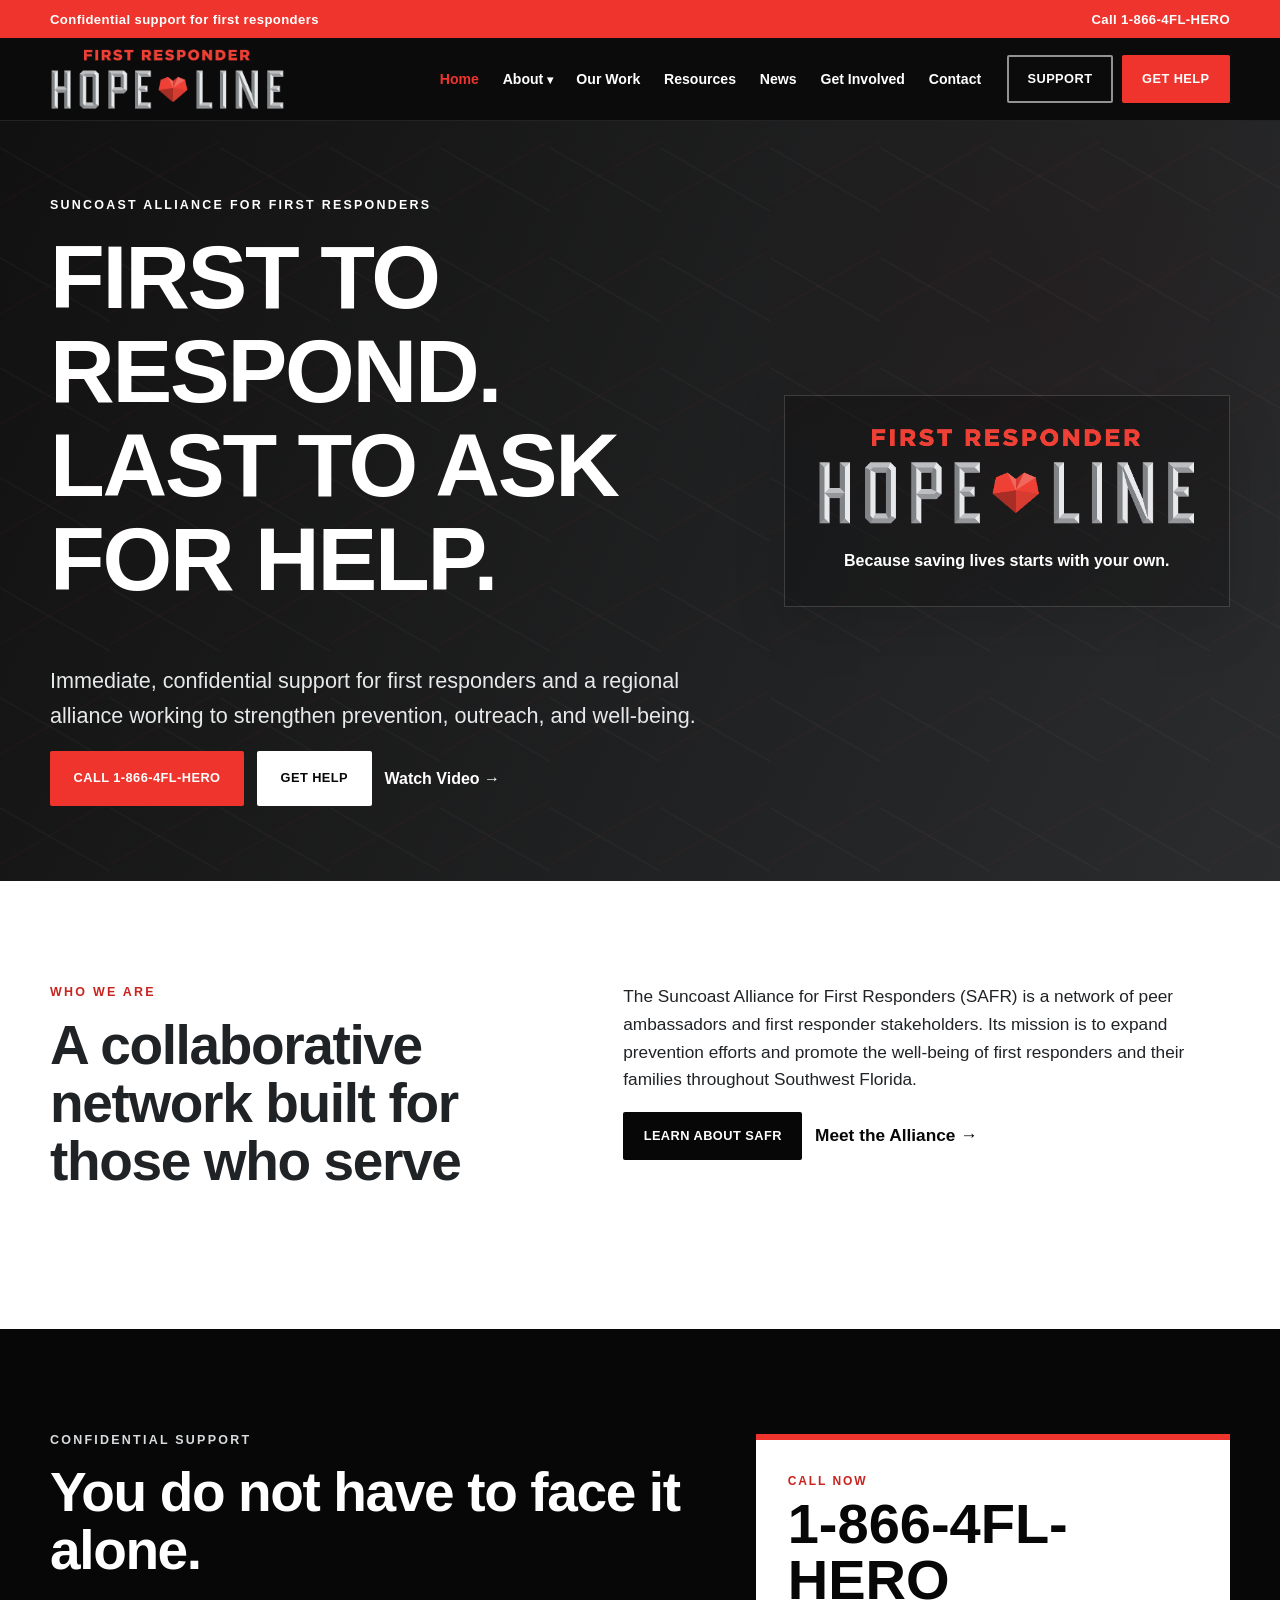
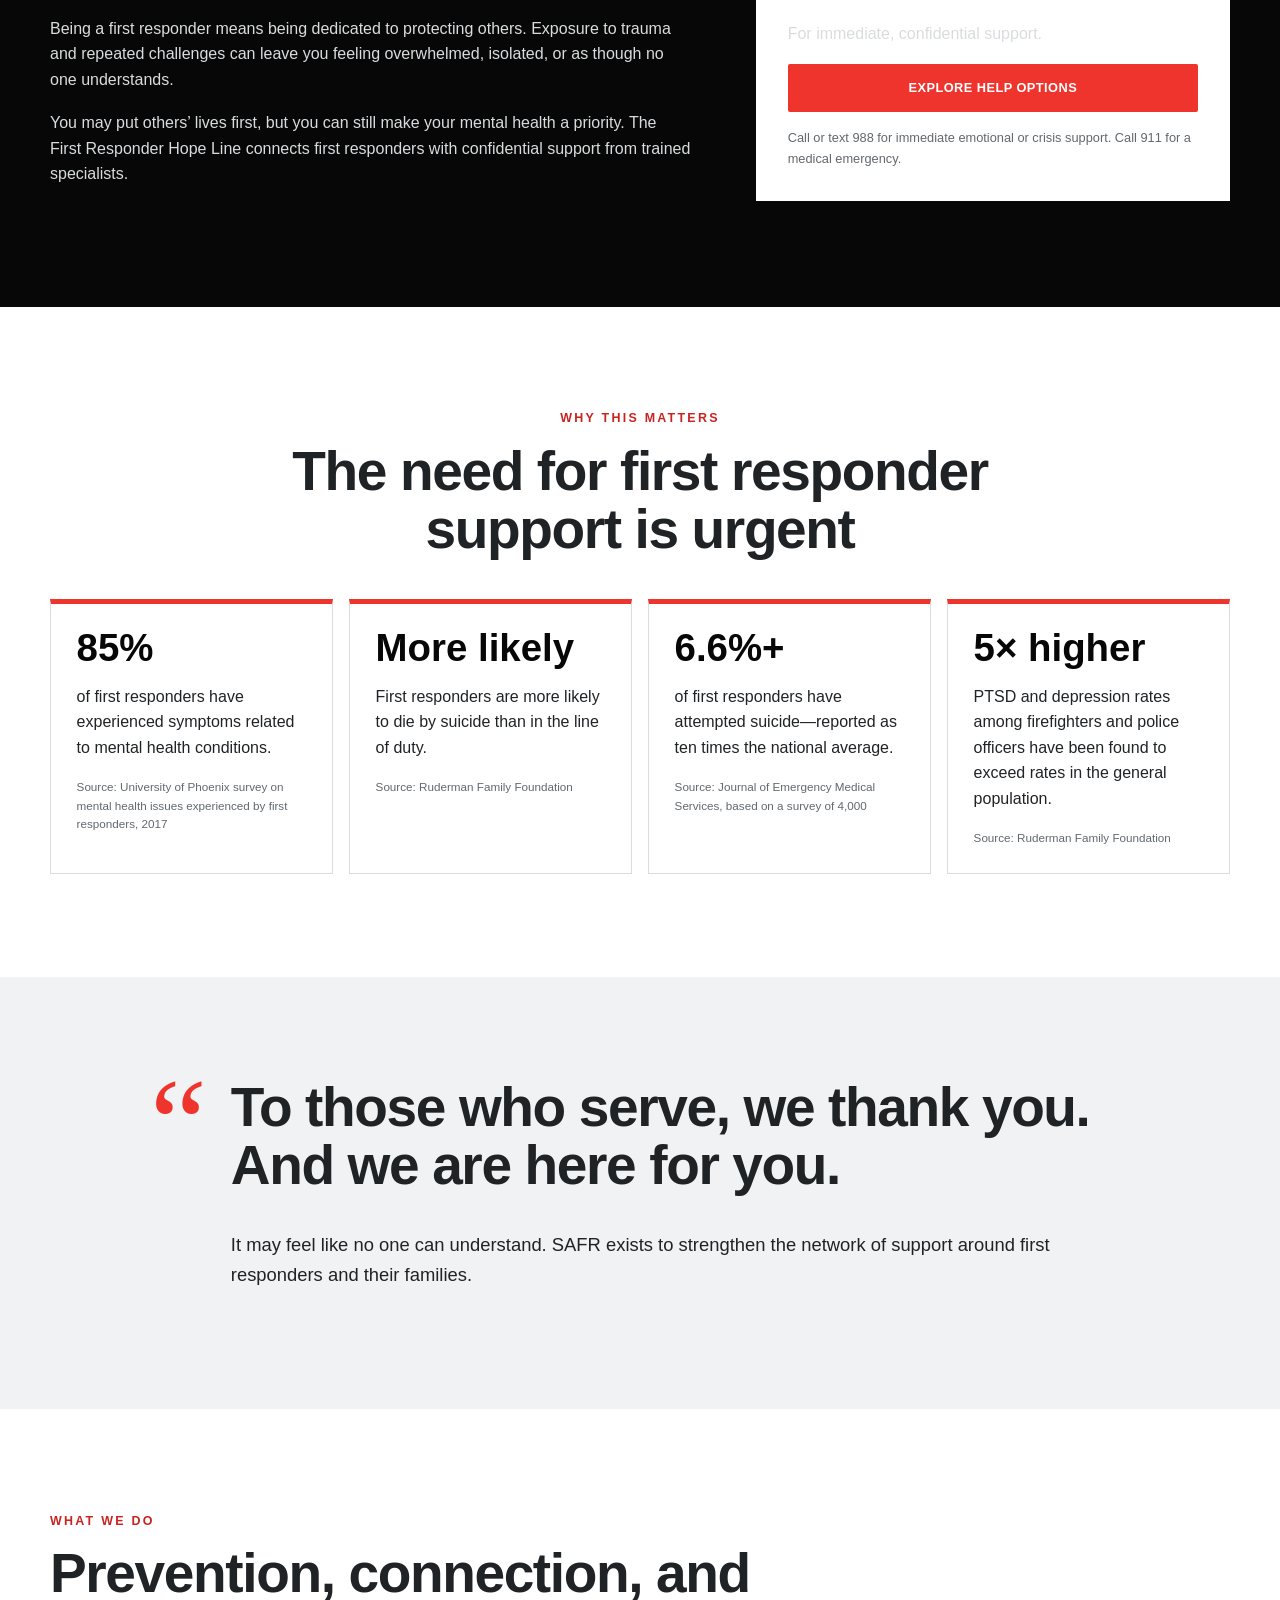
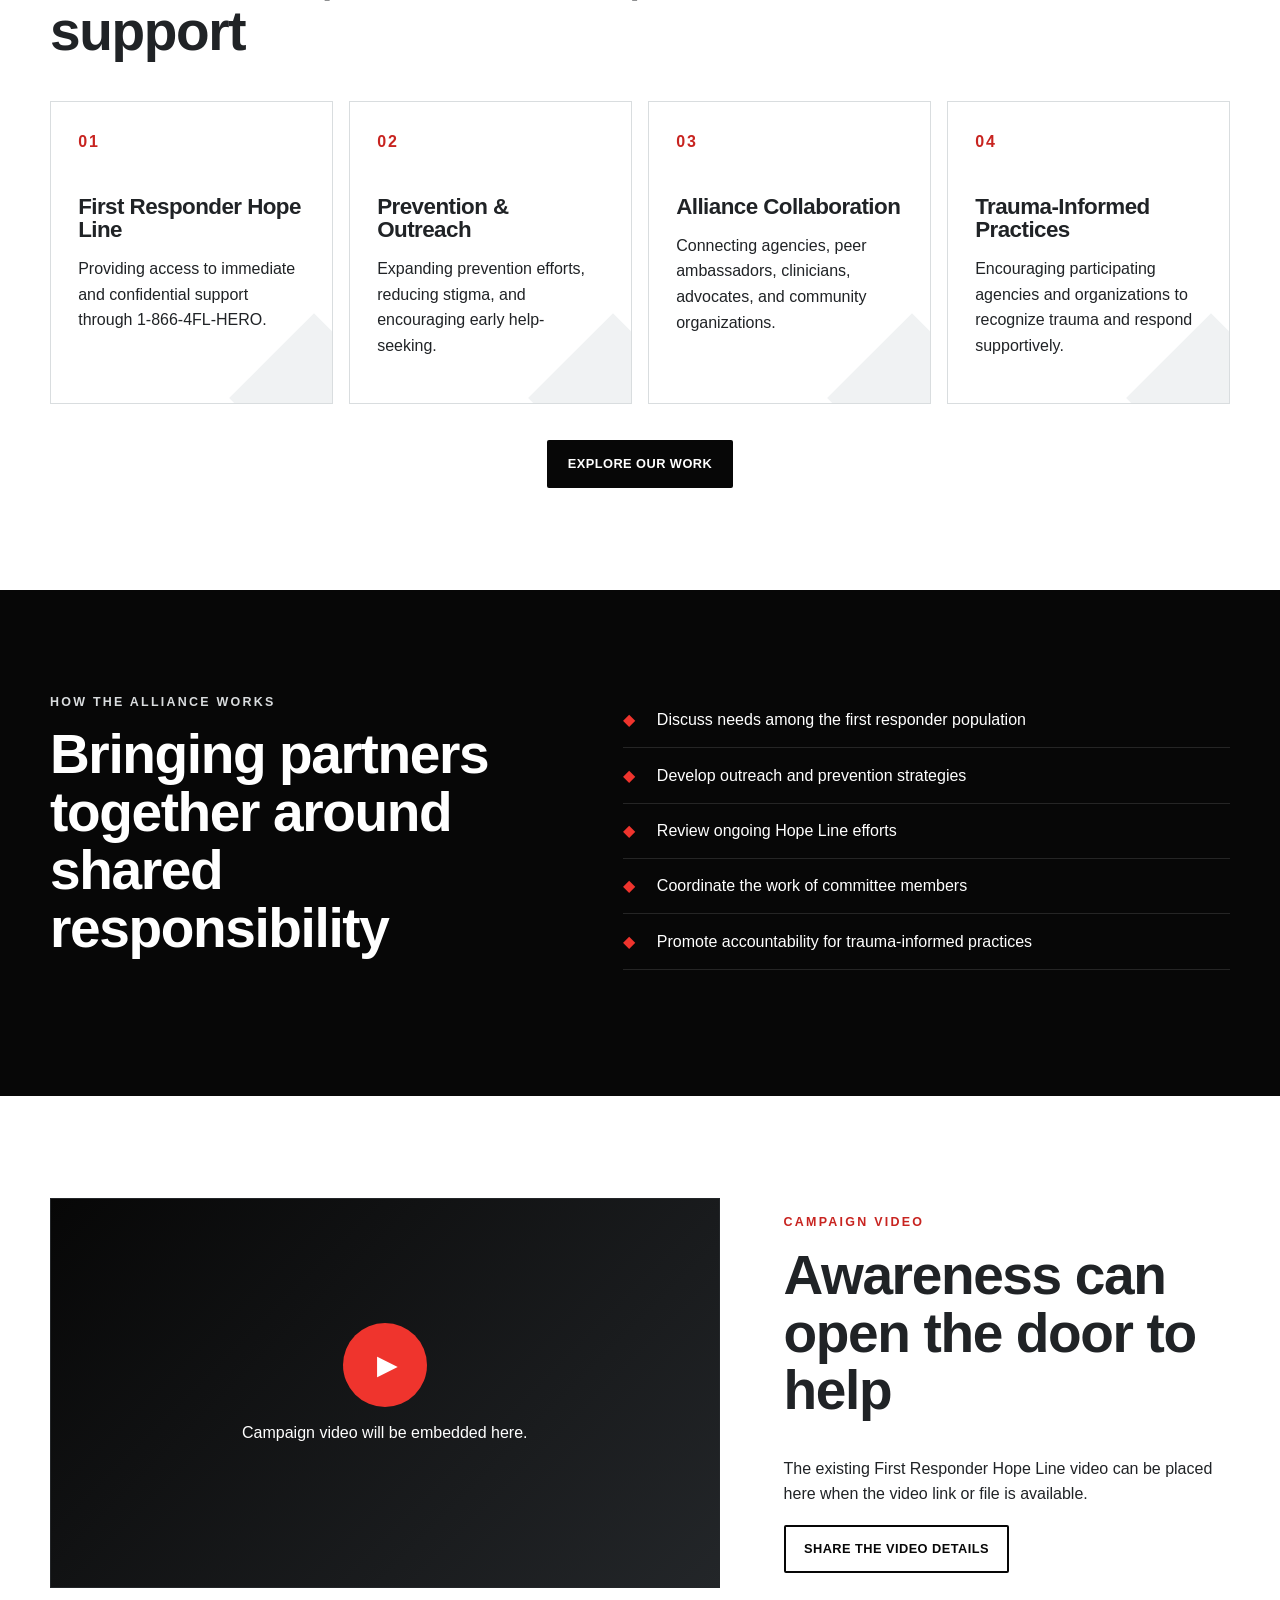
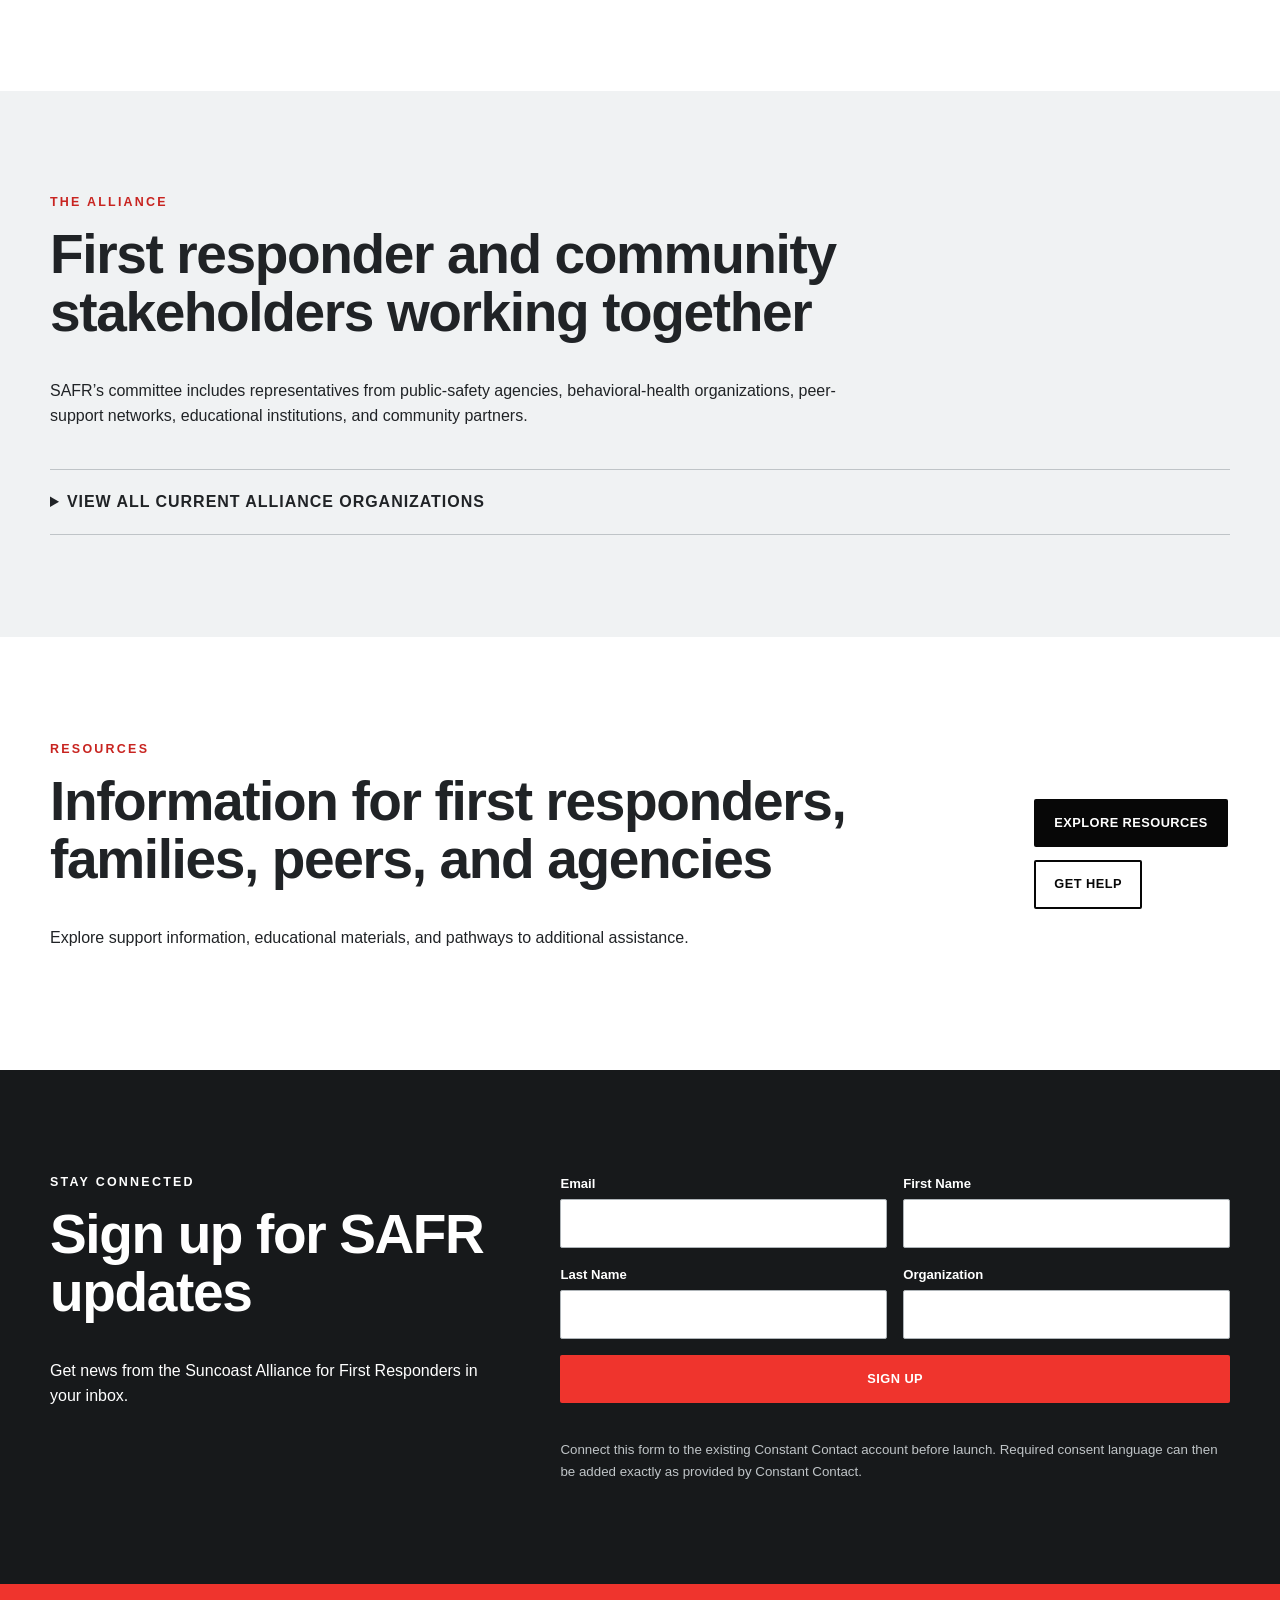
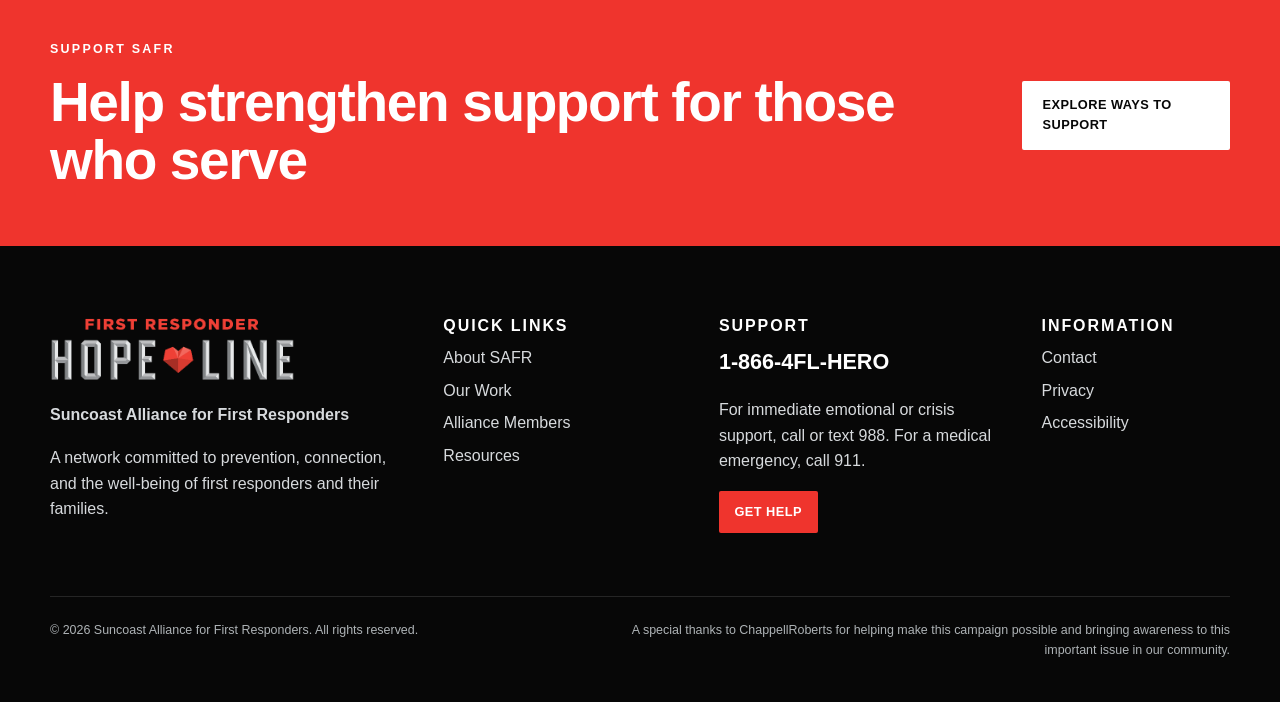
==== index.html @ 23ecdfd9 "Add files via upload" ====
<!doctype html>
<html lang="en">
<head>
  <meta charset="utf-8">
  <meta name="viewport" content="width=device-width, initial-scale=1">
  <title>Home | Suncoast Alliance for First Responders</title>
  <meta name="description" content="Confidential first responder support and the work of the Suncoast Alliance for First Responders.">
  <link rel="icon" href="assets/favicon.svg" type="image/svg+xml">
  <link rel="stylesheet" href="styles.css">
  <script src="script.js" defer></script>
</head>
<body class="home">

<a class="skip-link" href="#main-content">Skip to main content</a>
<div class="hope-bar">
  <div class="container hope-bar-inner">
    <span>Confidential support for first responders</span>
    <a class="hope-phone" href="tel:18664354376">Call 1-866-4FL-HERO</a>
  </div>
</div>
<header class="site-header">
  <div class="container header-inner">
    <a class="brand" href="index.html" aria-label="Suncoast Alliance for First Responders home">
      <img src="assets/first-responder-hope-line-logo.png" alt="First Responder Hope Line">
      <span class="brand-copy">
        <strong>Suncoast Alliance for First Responders</strong>
        <small>SAFR</small>
      </span>
    </a>
    <button class="menu-toggle" type="button" aria-expanded="false" aria-controls="site-navigation">
      <span></span><span></span><span></span>
      <span class="sr-only">Open navigation</span>
    </button>
    <nav id="site-navigation" class="site-nav" aria-label="Primary navigation">
      <ul class="nav-list">
        <li><a href="index.html">Home</a></li>
        <li class="has-submenu">
          <button class="submenu-toggle" type="button" aria-expanded="false">About</button>
          <ul class="submenu">
            <li><a href="about.html">About Us</a></li>
            <li><a href="people.html">People &amp; Alliance</a></li>
          </ul>
        </li>
        <li><a href="our-work.html">Our Work</a></li>
        <li><a href="resources.html">Resources</a></li>
        <li><a href="news.html">News</a></li>
        <li><a href="get-involved.html">Get Involved</a></li>
        <li><a href="contact.html">Contact</a></li>
      </ul>
      <div class="nav-actions">
        <a class="button button-outline" href="support.html">Support</a>
        <a class="button button-red" href="get-help.html">Get Help</a>
      </div>
    </nav>
  </div>
</header>

<main id="main-content">

<section class="hero">
  <div class="container hero-grid">
    <div class="hero-copy">
      <p class="eyebrow">Suncoast Alliance for First Responders</p>
      <h1>First to respond.<br>Last to ask for help.</h1>
      <p class="hero-lead">Immediate, confidential support for first responders and a regional alliance working to strengthen prevention, outreach, and well-being.</p>
      <div class="button-row">
        <a class="button button-red button-large" href="tel:18664354376">Call 1-866-4FL-HERO</a>
        <a class="button button-light button-large" href="get-help.html">Get Help</a>
        <a class="text-link" href="#campaign-video">Watch Video <span aria-hidden="true">→</span></a>
      </div>
    </div>
    <div class="hero-logo-wrap">
      <img src="assets/first-responder-hope-line-logo.png" alt="First Responder Hope Line">
      <p>Because saving lives starts with your own.</p>
    </div>
  </div>
</section>

<section class="section intro-section">
  <div class="container split">
    <div>
      <p class="eyebrow red">Who We Are</p>
      <h2>A collaborative network built for those who serve</h2>
    </div>
    <div class="prose">
      <p>The Suncoast Alliance for First Responders (SAFR) is a network of peer ambassadors and first responder stakeholders. Its mission is to expand prevention efforts and promote the well-being of first responders and their families throughout Southwest Florida.</p>
      <div class="button-row">
        <a class="button button-dark" href="about.html">Learn About SAFR</a>
        <a class="text-link dark-link" href="people.html">Meet the Alliance <span aria-hidden="true">→</span></a>
      </div>
    </div>
  </div>
</section>

<section class="section dark-section support-callout">
  <div class="container callout-grid">
    <div>
      <p class="eyebrow">Confidential Support</p>
      <h2>You do not have to face it alone.</h2>
      <p>Being a first responder means being dedicated to protecting others. Exposure to trauma and repeated challenges can leave you feeling overwhelmed, isolated, or as though no one understands.</p>
      <p>You may put others’ lives first, but you can still make your mental health a priority. The First Responder Hope Line connects first responders with confidential support from trained specialists.</p>
    </div>
    <div class="call-box">
      <span class="call-label">Call now</span>
      <a class="big-phone" href="tel:18664354376">1-866-4FL-HERO</a>
      <p>For immediate, confidential support.</p>
      <a class="button button-red button-block" href="get-help.html">Explore Help Options</a>
      <p class="fine-print">Call or text 988 for immediate emotional or crisis support. Call 911 for a medical emergency.</p>
    </div>
  </div>
</section>

<section class="section">
  <div class="container">
    <div class="section-heading center">
      <p class="eyebrow red">Why This Matters</p>
      <h2>The need for first responder support is urgent</h2>
    </div>
    <div class="stats-grid">
      <article class="stat-card">
        <strong>85%</strong>
        <p>of first responders have experienced symptoms related to mental health conditions.</p>
        <small>Source: University of Phoenix survey on mental health issues experienced by first responders, 2017</small>
      </article>
      <article class="stat-card">
        <strong>More likely</strong>
        <p>First responders are more likely to die by suicide than in the line of duty.</p>
        <small>Source: Ruderman Family Foundation</small>
      </article>
      <article class="stat-card">
        <strong>6.6%+</strong>
        <p>of first responders have attempted suicide—reported as ten times the national average.</p>
        <small>Source: Journal of Emergency Medical Services, based on a survey of 4,000</small>
      </article>
      <article class="stat-card">
        <strong>5× higher</strong>
        <p>PTSD and depression rates among firefighters and police officers have been found to exceed rates in the general population.</p>
        <small>Source: Ruderman Family Foundation</small>
      </article>
    </div>
  </div>
</section>

<section class="section silver-section">
  <div class="container quote-panel">
    <span class="quote-mark" aria-hidden="true">“</span>
    <div>
      <h2>To those who serve, we thank you. And we are here for you.</h2>
      <p>It may feel like no one can understand. SAFR exists to strengthen the network of support around first responders and their families.</p>
    </div>
  </div>
</section>

<section class="section">
  <div class="container">
    <div class="section-heading">
      <p class="eyebrow red">What We Do</p>
      <h2>Prevention, connection, and support</h2>
    </div>
    <div class="feature-grid">
      <article class="feature-card">
        <span class="card-number">01</span>
        <h3>First Responder Hope Line</h3>
        <p>Providing access to immediate and confidential support through 1-866-4FL-HERO.</p>
      </article>
      <article class="feature-card">
        <span class="card-number">02</span>
        <h3>Prevention &amp; Outreach</h3>
        <p>Expanding prevention efforts, reducing stigma, and encouraging early help-seeking.</p>
      </article>
      <article class="feature-card">
        <span class="card-number">03</span>
        <h3>Alliance Collaboration</h3>
        <p>Connecting agencies, peer ambassadors, clinicians, advocates, and community organizations.</p>
      </article>
      <article class="feature-card">
        <span class="card-number">04</span>
        <h3>Trauma-Informed Practices</h3>
        <p>Encouraging participating agencies and organizations to recognize trauma and respond supportively.</p>
      </article>
    </div>
    <div class="center top-space">
      <a class="button button-dark" href="our-work.html">Explore Our Work</a>
    </div>
  </div>
</section>

<section class="section dark-section">
  <div class="container split">
    <div>
      <p class="eyebrow">How the Alliance Works</p>
      <h2>Bringing partners together around shared responsibility</h2>
    </div>
    <div>
      <ul class="check-list">
        <li>Discuss needs among the first responder population</li>
        <li>Develop outreach and prevention strategies</li>
        <li>Review ongoing Hope Line efforts</li>
        <li>Coordinate the work of committee members</li>
        <li>Promote accountability for trauma-informed practices</li>
      </ul>
    </div>
  </div>
</section>

<section id="campaign-video" class="section">
  <div class="container video-grid">
    <div class="video-placeholder" aria-label="Campaign video placeholder">
      <div class="play-symbol" aria-hidden="true">▶</div>
      <p>Campaign video will be embedded here.</p>
    </div>
    <div>
      <p class="eyebrow red">Campaign Video</p>
      <h2>Awareness can open the door to help</h2>
      <p>The existing First Responder Hope Line video can be placed here when the video link or file is available.</p>
      <a class="button button-outline-dark" href="contact.html">Share the Video Details</a>
    </div>
  </div>
</section>

<section class="section silver-section">
  <div class="container">
    <div class="section-heading">
      <p class="eyebrow red">The Alliance</p>
      <h2>First responder and community stakeholders working together</h2>
      <p>SAFR’s committee includes representatives from public-safety agencies, behavioral-health organizations, peer-support networks, educational institutions, and community partners.</p>
    </div>
    <details class="members-disclosure">
      <summary>View all current alliance organizations</summary>
      <ul class="members-grid">
        <li>211 Tampa Bay Cares</li>
<li>Advanced Recovery Systems</li>
<li>Badge Wives</li>
<li>Bradenton Police Department</li>
<li>Crisis Center of Tampa Bay</li>
<li>Dr. A. Coaching</li>
<li>FBI Tampa</li>
<li>FDLE</li>
<li>Florida Highway Patrol</li>
<li>Hillsborough County EOC/Communications</li>
<li>Hillsborough County Fire Rescue</li>
<li>Hillsborough County Sheriff</li>
<li>Hook-A-Hero</li>
<li>IAFF - Hillsborough</li>
<li>Magnolia Meadows</li>
<li>Manatee County Sheriff's Office</li>
<li>New Port Richey Police Department</li>
<li>Pasco County Fire Rescue</li>
<li>Pasco County Sheriff</li>
<li>Pasco Hernando State College - Police Academy</li>
<li>Plant City Fire Department</li>
<li>Psychology Group of Tampa Bay</li>
<li>Resilient Retreat</li>
<li>Retired HCSO Captain/Billy Graham Rapid Response Team</li>
<li>Retired Tampa Fire/Plant City Fire, Tampa Bay Regional Critical Incident Team</li>
<li>Sarasota County Sheriff</li>
<li>Seminole Tribe Police</li>
<li>St. Pete Fire Rescue</li>
<li>State Representative/Tampa PBA</li>
<li>Stevie LaDue Firefighter’s Foundation</li>
<li>Tampa Bay Regional Critical Incident Team</li>
<li>Tampa Fire Rescue</li>
<li>Tampa International Airport Police Department</li>
<li>Tampa Police Department</li>
<li>Temple Terrace Fire Department</li>
<li>Temple Terrace Police Department</li>
<li>Temple Terrace Police/Fire Communications</li>
<li>TransCare</li>
<li>US Marshals</li>
<li>USF College of Behavioral & Community Sciences</li>
<li>USF Police Department</li>
<li>Veteran’s Affairs Police Department</li>
      </ul>
    </details>
  </div>
</section>

<section class="section">
  <div class="container resource-banner">
    <div>
      <p class="eyebrow red">Resources</p>
      <h2>Information for first responders, families, peers, and agencies</h2>
      <p>Explore support information, educational materials, and pathways to additional assistance.</p>
    </div>
    <div class="button-row">
      <a class="button button-dark" href="resources.html">Explore Resources</a>
      <a class="button button-outline-dark" href="get-help.html">Get Help</a>
    </div>
  </div>
</section>

<section class="section newsletter-section">
  <div class="container newsletter-grid">
    <div>
      <p class="eyebrow">Stay Connected</p>
      <h2>Sign up for SAFR updates</h2>
      <p>Get news from the Suncoast Alliance for First Responders in your inbox.</p>
    </div>
    <form class="inline-form demo-form" data-form-name="newsletter">
      <label>Email<input type="email" name="email" required autocomplete="email"></label>
      <label>First Name<input type="text" name="firstName" autocomplete="given-name"></label>
      <label>Last Name<input type="text" name="lastName" autocomplete="family-name"></label>
      <label>Organization<input type="text" name="organization" autocomplete="organization"></label>
      <button class="button button-red" type="submit">Sign Up</button>
      <p class="form-status" aria-live="polite"></p>
      <small>Connect this form to the existing Constant Contact account before launch. Required consent language can then be added exactly as provided by Constant Contact.</small>
    </form>
  </div>
</section>

<section class="section support-strip">
  <div class="container support-strip-inner">
    <div>
      <p class="eyebrow">Support SAFR</p>
      <h2>Help strengthen support for those who serve</h2>
    </div>
    <a class="button button-light" href="support.html">Explore Ways to Support</a>
  </div>
</section>

</main>

<footer class="site-footer">
  <div class="container footer-grid">
    <div>
      <img class="footer-logo" src="assets/first-responder-hope-line-logo.png" alt="First Responder Hope Line">
      <p><strong>Suncoast Alliance for First Responders</strong></p>
      <p>A network committed to prevention, connection, and the well-being of first responders and their families.</p>
    </div>
    <div>
      <h2>Quick Links</h2>
      <ul class="footer-links">
        <li><a href="about.html">About SAFR</a></li>
        <li><a href="our-work.html">Our Work</a></li>
        <li><a href="people.html">Alliance Members</a></li>
        <li><a href="resources.html">Resources</a></li>
      </ul>
    </div>
    <div>
      <h2>Support</h2>
      <p class="footer-phone"><a href="tel:18664354376">1-866-4FL-HERO</a></p>
      <p>For immediate emotional or crisis support, call or text 988. For a medical emergency, call 911.</p>
      <a class="button button-red button-small" href="get-help.html">Get Help</a>
    </div>
    <div>
      <h2>Information</h2>
      <ul class="footer-links">
        <li><a href="contact.html">Contact</a></li>
        <li><a href="privacy.html">Privacy</a></li>
        <li><a href="accessibility.html">Accessibility</a></li>
      </ul>
    </div>
  </div>
  <div class="container footer-bottom">
    <p>&copy; <span data-current-year></span> Suncoast Alliance for First Responders. All rights reserved.</p>
    <p>A special thanks to ChappellRoberts for helping make this campaign possible and bringing awareness to this important issue in our community.</p>
  </div>
</footer>

</body>
</html>
---- styles.css ----
:root {
  --black: #070707;
  --charcoal: #17191b;
  --charcoal-2: #232629;
  --red: #ef342d;
  --red-dark: #c82420;
  --silver: #d8dcdf;
  --silver-light: #f0f2f3;
  --white: #ffffff;
  --text: #202326;
  --muted: #62686d;
  --border: #d9dddf;
  --max: 1180px;
  --radius: 4px;
  --shadow: 0 20px 50px rgba(0,0,0,.12);
}

* { box-sizing: border-box; }
html { scroll-behavior: smooth; }
body {
  margin: 0;
  color: var(--text);
  background: var(--white);
  font-family: Arial, Helvetica, sans-serif;
  line-height: 1.6;
}
img { max-width: 100%; display: block; }
a { color: inherit; }
button, input, select, textarea { font: inherit; }
button { cursor: pointer; }
h1, h2, h3 {
  margin: 0 0 .65em;
  line-height: 1.05;
  letter-spacing: -.025em;
  font-family: "Arial Narrow", "Roboto Condensed", Arial, sans-serif;
}
h1 { font-size: clamp(2.8rem, 7vw, 6.4rem); text-transform: uppercase; }
h2 { font-size: clamp(2rem, 4.3vw, 3.8rem); }
h3 { font-size: 1.4rem; }
p { margin: 0 0 1.1rem; }
ul { margin-top: 0; }
.container { width: min(calc(100% - 2rem), var(--max)); margin-inline: auto; }
.narrow { max-width: 820px; }
.center { text-align: center; margin-inline: auto; }
.center-row { justify-content: center; }
.section { padding: clamp(4rem, 8vw, 7.5rem) 0; }
.top-space { margin-top: 2.2rem; }
.sr-only {
  position: absolute; width: 1px; height: 1px; padding: 0; margin: -1px;
  overflow: hidden; clip: rect(0,0,0,0); white-space: nowrap; border: 0;
}
.skip-link {
  position: fixed; left: 1rem; top: -5rem; z-index: 999;
  background: var(--white); color: var(--black); padding: .75rem 1rem;
  border: 3px solid var(--red);
}
.skip-link:focus { top: 1rem; }

.eyebrow {
  margin-bottom: .85rem;
  font-size: .78rem;
  font-weight: 800;
  letter-spacing: .18em;
  text-transform: uppercase;
}
.eyebrow.red { color: var(--red-dark); }

.hope-bar { background: var(--red); color: var(--white); }
.hope-bar-inner {
  min-height: 38px; display: flex; align-items: center;
  justify-content: space-between; gap: 1rem;
  font-size: .82rem; font-weight: 700; letter-spacing: .03em;
}
.hope-phone { text-decoration: none; font-weight: 900; }
.hope-phone:hover, .hope-phone:focus { text-decoration: underline; }

.site-header {
  position: sticky; top: 0; z-index: 100;
  background: rgba(7,7,7,.98); color: var(--white);
  border-bottom: 1px solid rgba(255,255,255,.1);
}
.header-inner {
  min-height: 82px; display: flex; align-items: center;
  justify-content: space-between; gap: 1.25rem;
}
.brand { display: flex; align-items: center; gap: .9rem; text-decoration: none; min-width: 0; }
.brand img { width: 235px; }
.brand-copy { display: none; }
.brand-copy strong { display: block; font-size: .84rem; max-width: 220px; line-height: 1.2; }
.brand-copy small { color: var(--silver); letter-spacing: .18em; }
.site-nav { display: flex; align-items: center; gap: 1rem; }
.nav-list, .submenu, .footer-links { list-style: none; padding: 0; margin: 0; }
.nav-list { display: flex; align-items: center; gap: .25rem; }
.nav-list > li { position: relative; }
.nav-list a, .submenu-toggle {
  display: block; border: 0; background: transparent; color: var(--white);
  text-decoration: none; padding: .7rem .62rem; font-weight: 700; font-size: .88rem;
}
.nav-list a:hover, .nav-list a:focus,
.submenu-toggle:hover, .submenu-toggle:focus,
.nav-list a[aria-current="page"] { color: var(--red); }
.submenu-toggle::after { content: " ▾"; font-size: .72rem; }
.submenu {
  display: none; position: absolute; top: 100%; left: 0; min-width: 190px;
  padding: .45rem; background: var(--charcoal); box-shadow: var(--shadow);
}
.has-submenu:hover .submenu, .has-submenu:focus-within .submenu, .has-submenu.is-open .submenu { display: block; }
.submenu a { padding: .7rem .85rem; }
.nav-actions { display: flex; gap: .55rem; }
.menu-toggle { display: none; border: 0; background: transparent; padding: .5rem; }
.menu-toggle span:not(.sr-only) {
  display: block; width: 28px; height: 2px; background: var(--white); margin: 6px 0;
}

.button {
  display: inline-flex; justify-content: center; align-items: center; gap: .4rem;
  min-height: 44px; padding: .75rem 1.15rem; border: 2px solid transparent;
  border-radius: 2px; text-decoration: none; font-weight: 900;
  letter-spacing: .035em; text-transform: uppercase; font-size: .8rem;
  transition: transform .18s ease, background .18s ease, color .18s ease;
}
.button:hover, .button:focus { transform: translateY(-2px); }
.button-red { background: var(--red); color: var(--white); }
.button-red:hover, .button-red:focus { background: var(--red-dark); }
.button-dark { background: var(--black); color: var(--white); }
.button-dark:hover, .button-dark:focus { background: var(--charcoal-2); }
.button-light { background: var(--white); color: var(--black); }
.button-outline { border-color: rgba(255,255,255,.55); color: var(--white); }
.button-outline:hover, .button-outline:focus { background: var(--white); color: var(--black); }
.button-outline-dark { border-color: var(--black); color: var(--black); }
.button-large { padding: .95rem 1.35rem; min-height: 52px; }
.button-small { min-height: 38px; padding: .55rem .85rem; }
.button-block { width: 100%; }
.button-row { display: flex; flex-wrap: wrap; gap: .8rem; align-items: center; }
.text-link { color: var(--white); font-weight: 900; text-decoration: none; }
.text-link:hover, .text-link:focus { color: var(--red); }
.dark-link { color: var(--black); }

.hero {
  position: relative; overflow: hidden; color: var(--white);
  background:
    linear-gradient(115deg, rgba(7,7,7,.96), rgba(20,21,23,.9)),
    radial-gradient(circle at 82% 24%, rgba(239,52,45,.28), transparent 25%);
  min-height: min(760px, calc(100vh - 120px));
  display: grid; align-items: center;
}
.hero::before, .page-hero::before {
  content: ""; position: absolute; inset: 0; pointer-events: none; opacity: .22;
  background-image:
    linear-gradient(30deg, transparent 47%, rgba(255,255,255,.15) 48%, transparent 49%),
    linear-gradient(150deg, transparent 47%, rgba(239,52,45,.22) 48%, transparent 49%);
  background-size: 110px 110px;
}
.hero-grid { position: relative; display: grid; grid-template-columns: 1.2fr .8fr; gap: 4rem; align-items: center; }
.hero h1 { max-width: 850px; }
.hero-lead { max-width: 700px; font-size: clamp(1.08rem, 2vw, 1.35rem); color: #e6e8e9; }
.hero-logo-wrap {
  padding: 2rem; border: 1px solid rgba(255,255,255,.16);
  background: rgba(0,0,0,.24); box-shadow: var(--shadow);
}
.hero-logo-wrap p { margin-top: 1.5rem; margin-bottom: 0; text-align: center; font-weight: 800; }

.page-hero {
  position: relative; overflow: hidden; color: var(--white); background: var(--black);
  padding: clamp(5rem, 10vw, 9rem) 0;
}
.page-hero .container { position: relative; }
.page-hero h1 { font-size: clamp(2.7rem, 6vw, 5.5rem); }
.page-hero p:not(.eyebrow) { font-size: 1.2rem; color: #dfe2e4; }
.help-hero { background: linear-gradient(120deg, var(--black), #2a0e0d); }

.split { display: grid; grid-template-columns: .9fr 1.1fr; gap: clamp(2rem, 6vw, 6rem); align-items: start; }
.prose { font-size: 1.08rem; }
.prose h2 { margin-top: 2.2rem; }
.prose h2:first-child { margin-top: 0; }
.dark-section { background: var(--black); color: var(--white); }
.dark-section p { color: #d9dcde; }
.silver-section { background: var(--silver-light); }
.section-heading { max-width: 790px; margin-bottom: 2.5rem; }
.section-heading.center { margin-inline: auto; text-align: center; }

.callout-grid { display: grid; grid-template-columns: 1.15fr .85fr; gap: 4rem; align-items: center; }
.call-box { padding: 2rem; background: var(--white); color: var(--black); border-top: 6px solid var(--red); }
.call-label { display: block; text-transform: uppercase; letter-spacing: .16em; font-size: .75rem; font-weight: 900; color: var(--red-dark); }
.big-phone { display: block; margin: .3rem 0 .8rem; font-size: clamp(2rem, 5vw, 3.5rem); line-height: 1; font-weight: 900; text-decoration: none; }
.fine-print { font-size: .8rem; color: var(--muted) !important; margin: 1rem 0 0; }

.stats-grid { display: grid; grid-template-columns: repeat(4, 1fr); gap: 1rem; }
.stat-card { padding: 1.6rem; border: 1px solid var(--border); border-top: 5px solid var(--red); background: var(--white); }
.stat-card strong { display: block; font-size: clamp(2rem, 3vw, 3.2rem); line-height: 1; margin-bottom: 1rem; color: var(--black); }
.stat-card small { display: block; color: var(--muted); font-size: .73rem; }

.quote-panel { display: grid; grid-template-columns: auto 1fr; gap: 1.5rem; align-items: start; max-width: 980px; }
.quote-mark { font-size: 8rem; line-height: .7; color: var(--red); font-family: Georgia, serif; }
.quote-panel p { font-size: 1.15rem; }

.feature-grid { display: grid; grid-template-columns: repeat(4, 1fr); gap: 1rem; }
.feature-grid.three { grid-template-columns: repeat(3, 1fr); }
.feature-card {
  position: relative; overflow: hidden; min-height: 245px;
  padding: 1.7rem; border: 1px solid var(--border); background: var(--white);
}
.feature-card::after {
  content: ""; position: absolute; right: -42px; bottom: -55px; width: 120px; height: 120px;
  background: var(--silver-light); transform: rotate(45deg);
}
.card-number { display: inline-block; margin-bottom: 2.5rem; color: var(--red-dark); font-weight: 900; letter-spacing: .12em; }

.check-list { list-style: none; padding: 0; margin: 0; }
.check-list li { position: relative; padding: .9rem 0 .9rem 2.1rem; border-bottom: 1px solid rgba(255,255,255,.12); }
.check-list li::before { content: "◆"; position: absolute; left: 0; color: var(--red); }

.video-grid { display: grid; grid-template-columns: 1.2fr .8fr; gap: 4rem; align-items: center; }
.video-placeholder {
  min-height: 390px; display: grid; place-items: center; align-content: center; gap: .8rem;
  color: var(--white); background: linear-gradient(135deg, var(--black), var(--charcoal-2));
  border: 1px solid var(--charcoal-2);
}
.play-symbol {
  display: grid; place-items: center; width: 84px; height: 84px; border-radius: 50%;
  background: var(--red); padding-left: 5px; font-size: 1.7rem;
}

.members-disclosure { border-top: 1px solid #bfc4c7; border-bottom: 1px solid #bfc4c7; }
.members-disclosure summary {
  cursor: pointer; padding: 1.2rem 0; font-weight: 900; text-transform: uppercase; letter-spacing: .06em;
}
.members-grid {
  list-style: none; padding: 1rem 0 2rem; margin: 0;
  display: grid; grid-template-columns: repeat(3, 1fr); gap: .7rem 1.5rem;
}
.members-grid li { padding: .65rem .8rem; background: var(--white); border-left: 3px solid var(--red); }
.visible-members { padding-top: 0; }

.resource-banner { display: flex; justify-content: space-between; gap: 2rem; align-items: center; }
.newsletter-section { background: var(--charcoal); color: var(--white); }
.newsletter-grid { display: grid; grid-template-columns: .8fr 1.2fr; gap: 4rem; align-items: start; }
.inline-form { display: grid; grid-template-columns: repeat(2, 1fr); gap: 1rem; }
.inline-form .button, .inline-form small, .inline-form .form-status { grid-column: 1 / -1; }
label { display: grid; gap: .35rem; font-size: .82rem; font-weight: 800; }
input, select, textarea {
  width: 100%; border: 1px solid #aeb4b8; border-radius: 2px;
  padding: .8rem .85rem; background: var(--white); color: var(--text);
}
input:focus, select:focus, textarea:focus, button:focus, a:focus {
  outline: 3px solid rgba(239,52,45,.38); outline-offset: 2px;
}
.form-status { margin: .25rem 0 0; font-weight: 800; color: #ffd6d3; }
.newsletter-section small { color: #bfc4c7; }
.support-strip { background: var(--red); color: var(--white); padding: 3.5rem 0; }
.support-strip-inner { display: flex; justify-content: space-between; gap: 2rem; align-items: center; }
.support-strip h2 { margin-bottom: 0; }

.profile-placeholder-grid { display: grid; grid-template-columns: repeat(3, 1fr); gap: 1rem; }
.profile-placeholder { padding: 2rem; background: var(--silver-light); border-top: 5px solid var(--red); }
.profile-placeholder span, .resource-cards article > span, .empty-state > span, .help-options article > span {
  color: var(--red-dark); text-transform: uppercase; letter-spacing: .13em; font-size: .72rem; font-weight: 900;
}
.program-stack { display: grid; gap: 0; }
.program-row { display: grid; grid-template-columns: 140px 1fr; gap: 2rem; padding: 3rem 0; border-bottom: 1px solid var(--border); }
.program-number { font-size: 4.8rem; line-height: 1; font-weight: 900; color: var(--silver); }
.program-row > div:last-child { max-width: 780px; }

.notice-card { padding: 1.5rem; border-left: 5px solid var(--red); background: var(--silver-light); }
.notice-card.warning { background: #fff4f2; }
.notice-card p:last-child { margin-bottom: 0; }

.form-layout { display: grid; grid-template-columns: .85fr 1.15fr; gap: 4rem; align-items: start; }
.stacked-form { display: grid; gap: 1rem; padding: 2rem; background: var(--white); box-shadow: var(--shadow); }
.stacked-form fieldset { border: 1px solid var(--border); padding: 1rem; }
.stacked-form legend { font-weight: 900; padding: 0 .4rem; }
.radio-label { display: flex; align-items: center; gap: .55rem; margin: .45rem 0; }
.radio-label input { width: auto; }
.two-column-fields { display: grid; grid-template-columns: 1fr 1fr; gap: 1rem; }
.sensitive-form .form-status { color: var(--red-dark); }

.empty-state { padding: 5rem 2rem; text-align: center; background: var(--silver-light); border: 1px dashed #a9afb3; }
.resource-cards { display: grid; grid-template-columns: repeat(2, 1fr); gap: 1rem; }
.resource-cards article { padding: 2rem; border: 1px solid var(--border); background: var(--white); }
.resource-cards h2 { font-size: 1.75rem; margin-top: .7rem; }
.emergency-resource-grid { display: grid; grid-template-columns: 1fr 1fr; gap: 4rem; align-items: center; }
.emergency-list { padding: 2rem; background: rgba(255,255,255,.07); }
.help-options { display: grid; grid-template-columns: 1fr 1fr; gap: 1rem; }
.help-options article { padding: 2rem; border: 1px solid var(--border); }
.urgent-card { border-top: 6px solid var(--red) !important; }
.crisis-card { background: var(--black); color: var(--white); }
.contact-alert { display: flex; justify-content: space-between; gap: 2rem; align-items: center; border-left: 6px solid var(--red); padding: 2rem; background: #fff4f2; }

.site-footer { background: var(--black); color: #d7dadd; padding-top: 4.5rem; }
.footer-grid { display: grid; grid-template-columns: 1.5fr 1fr 1.2fr .8fr; gap: 2.5rem; }
.footer-logo { width: 245px; margin-bottom: 1.4rem; }
.site-footer h2 { font-size: 1rem; color: var(--white); text-transform: uppercase; letter-spacing: .12em; }
.footer-links li { margin: .45rem 0; }
.footer-links a { text-decoration: none; }
.footer-links a:hover, .footer-links a:focus { color: var(--red); }
.footer-phone a { color: var(--white); font-size: 1.35rem; font-weight: 900; text-decoration: none; }
.footer-bottom {
  display: flex; justify-content: space-between; gap: 2rem;
  margin-top: 3.5rem; padding: 1.5rem 0;
  border-top: 1px solid rgba(255,255,255,.12); font-size: .78rem; color: #aeb3b6;
}
.footer-bottom p:last-child { max-width: 620px; text-align: right; }

@media (max-width: 1100px) {
  .brand img { width: 185px; }
  .site-nav { gap: .4rem; }
  .nav-list a, .submenu-toggle { padding-inline: .42rem; font-size: .8rem; }
  .nav-actions .button { padding-inline: .75rem; }
  .stats-grid, .feature-grid { grid-template-columns: repeat(2, 1fr); }
  .footer-grid { grid-template-columns: repeat(2, 1fr); }
}

@media (max-width: 900px) {
  .brand-copy { display: block; }
  .brand img { width: 165px; }
  .menu-toggle { display: block; }
  .site-nav {
    display: none; position: absolute; top: 100%; left: 0; right: 0;
    padding: 1rem; background: var(--black); border-top: 1px solid rgba(255,255,255,.12);
  }
  .site-nav.is-open { display: block; }
  .nav-list { display: block; }
  .nav-list a, .submenu-toggle { width: 100%; text-align: left; padding: .85rem .6rem; font-size: .95rem; }
  .submenu { position: static; box-shadow: none; background: #141414; margin-left: .6rem; }
  .nav-actions { margin-top: 1rem; }
  .hero-grid, .split, .callout-grid, .video-grid, .newsletter-grid,
  .form-layout, .emergency-resource-grid { grid-template-columns: 1fr; }
  .hero { min-height: auto; padding: 5rem 0; }
  .hero-logo-wrap { max-width: 600px; }
  .members-grid { grid-template-columns: repeat(2, 1fr); }
  .resource-banner, .support-strip-inner, .contact-alert { align-items: flex-start; flex-direction: column; }
}

@media (max-width: 640px) {
  .hope-bar-inner { justify-content: center; }
  .hope-bar-inner > span { display: none; }
  .header-inner { min-height: 72px; }
  .brand img { width: 150px; }
  .brand-copy { display: none; }
  .section { padding: 4rem 0; }
  h1 { font-size: clamp(2.6rem, 14vw, 4.2rem); }
  .stats-grid, .feature-grid, .feature-grid.three, .profile-placeholder-grid,
  .resource-cards, .help-options, .members-grid, .inline-form,
  .two-column-fields, .footer-grid { grid-template-columns: 1fr; }
  .program-row { grid-template-columns: 1fr; gap: .8rem; }
  .program-number { font-size: 3rem; }
  .quote-panel { grid-template-columns: 1fr; }
  .quote-mark { font-size: 5rem; }
  .video-placeholder { min-height: 260px; }
  .footer-bottom { display: block; }
  .footer-bottom p:last-child { text-align: left; }
  .nav-actions { flex-direction: column; }
  .nav-actions .button { width: 100%; }
}
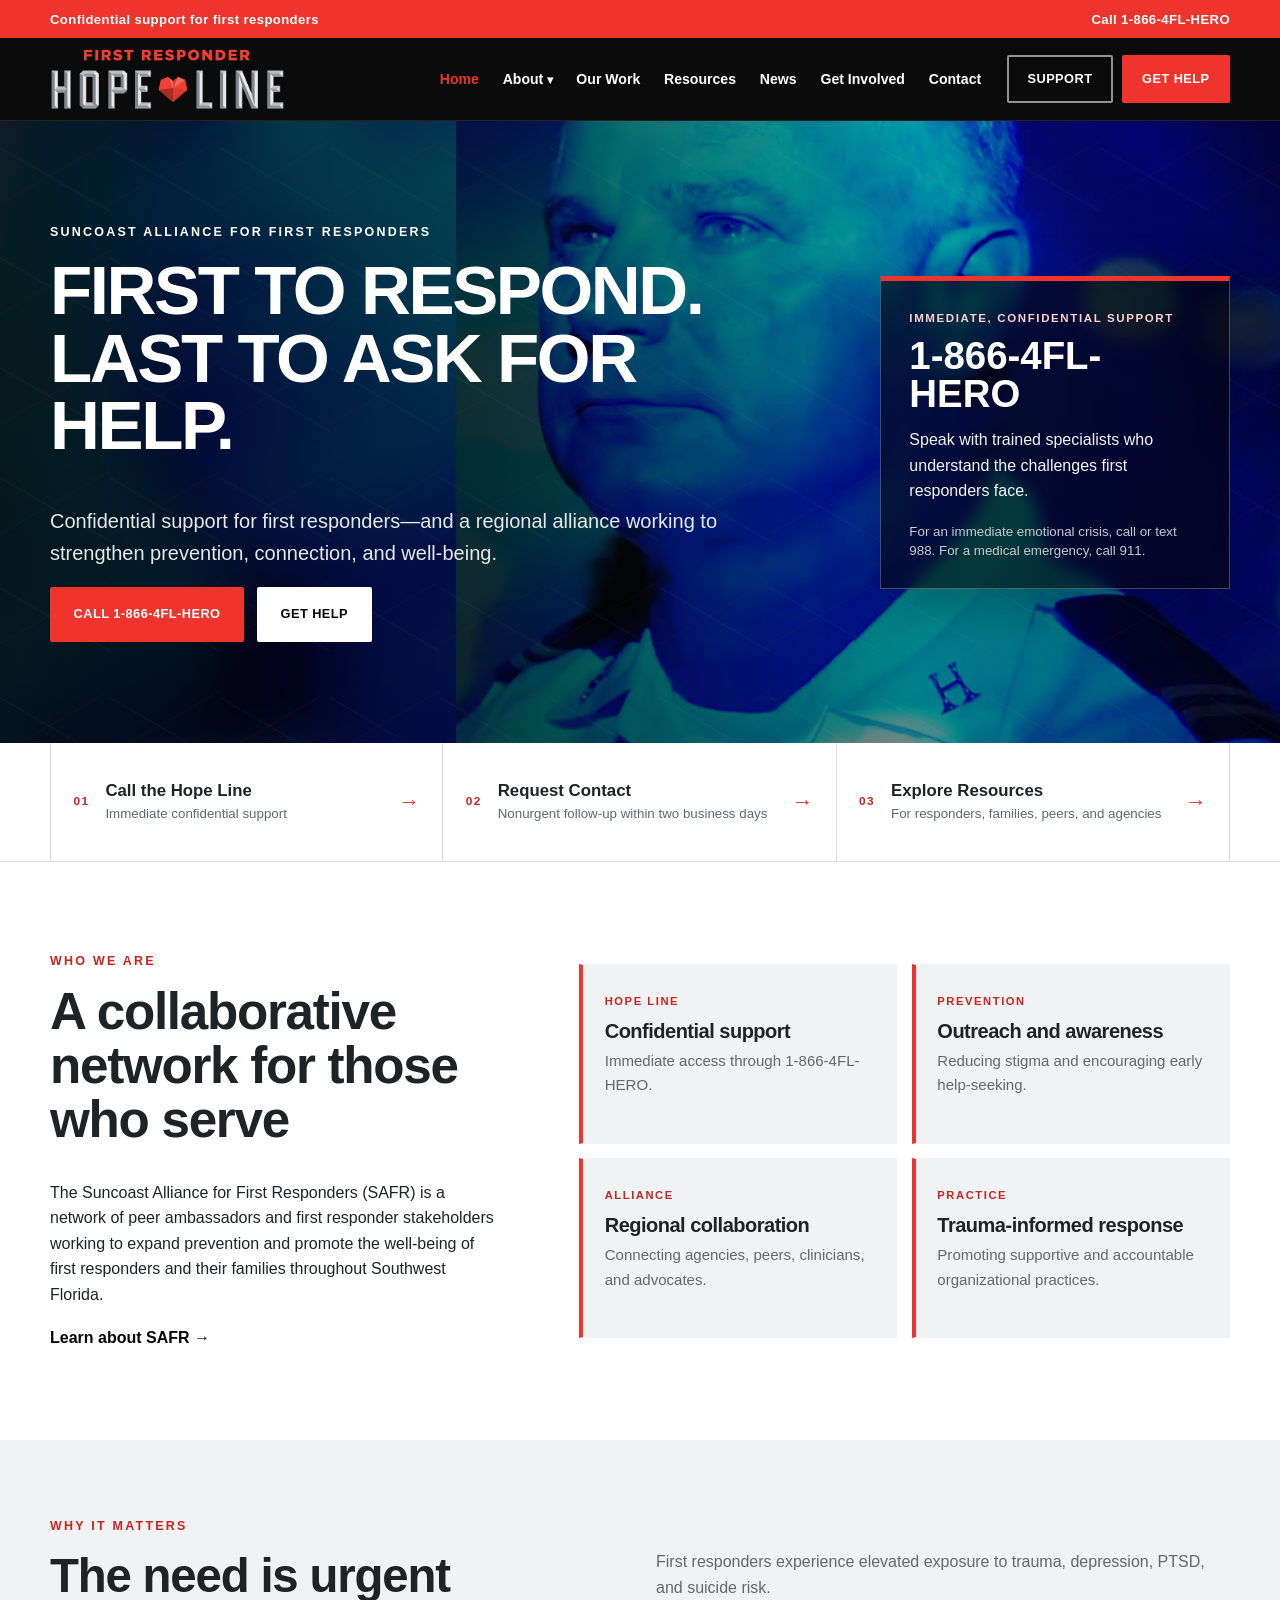
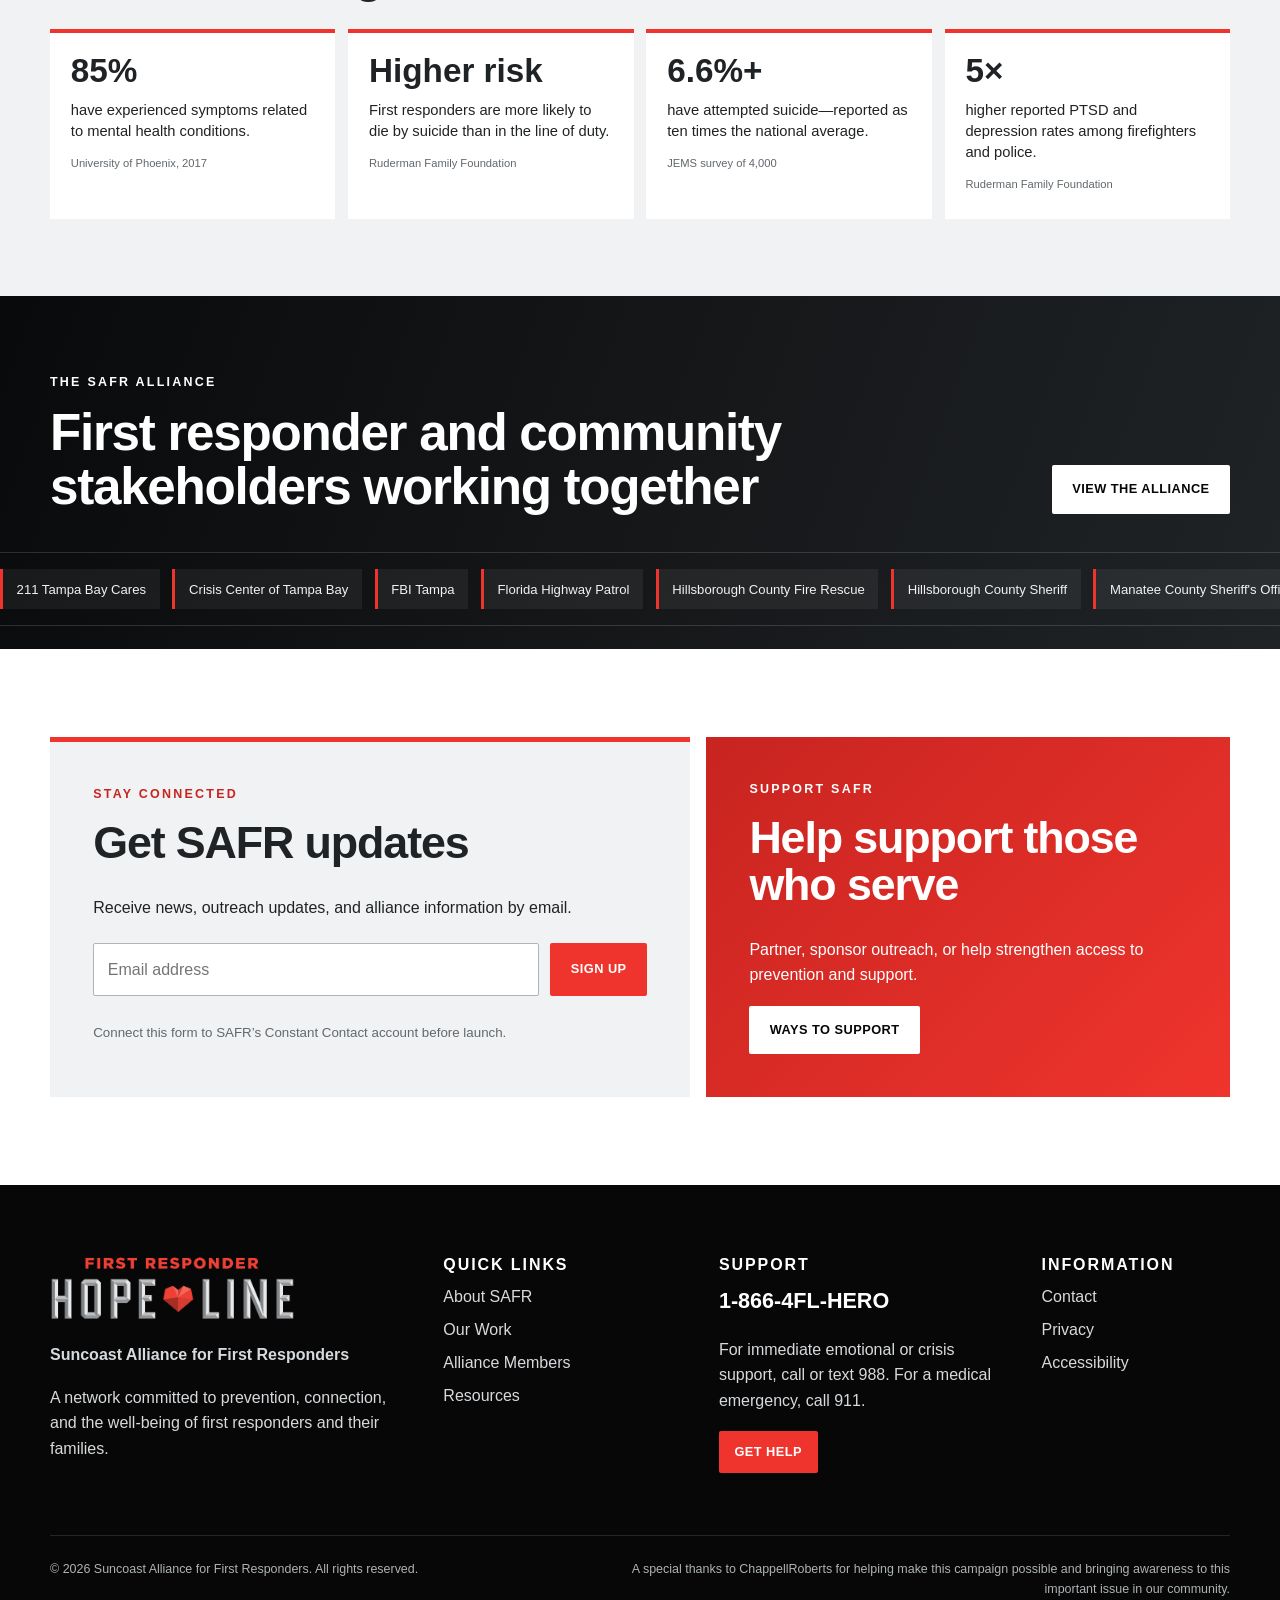
==== commit 42695f50: "Add files via upload" ====
--- a/index.html
+++ b/index.html
@@ -57,268 +57,130 @@
 
 <main id="main-content">
 
-<section class="hero">
-  <div class="container hero-grid">
-    <div class="hero-copy">
+<section class="hero home-hero">
+  <div class="container home-hero-grid">
+    <div class="home-hero-copy">
       <p class="eyebrow">Suncoast Alliance for First Responders</p>
       <h1>First to respond.<br>Last to ask for help.</h1>
-      <p class="hero-lead">Immediate, confidential support for first responders and a regional alliance working to strengthen prevention, outreach, and well-being.</p>
+      <p class="hero-lead">Confidential support for first responders—and a regional alliance working to strengthen prevention, connection, and well-being.</p>
       <div class="button-row">
         <a class="button button-red button-large" href="tel:18664354376">Call 1-866-4FL-HERO</a>
         <a class="button button-light button-large" href="get-help.html">Get Help</a>
-        <a class="text-link" href="#campaign-video">Watch Video <span aria-hidden="true">→</span></a>
       </div>
     </div>
-    <div class="hero-logo-wrap">
-      <img src="assets/first-responder-hope-line-logo.png" alt="First Responder Hope Line">
-      <p>Because saving lives starts with your own.</p>
-    </div>
-  </div>
-</section>
-
-<section class="section intro-section">
-  <div class="container split">
-    <div>
+    <aside class="hero-action-panel" aria-label="Hope Line information">
+      <span>Immediate, confidential support</span>
+      <strong>1-866-4FL-HERO</strong>
+      <p>Speak with trained specialists who understand the challenges first responders face.</p>
+      <small>For an immediate emotional crisis, call or text 988. For a medical emergency, call 911.</small>
+    </aside>
+  </div>
+</section>
+
+<section class="quick-actions" aria-label="Quick actions">
+  <div class="container quick-actions-grid">
+    <a class="quick-action" href="tel:18664354376">
+      <span>01</span>
+      <div><strong>Call the Hope Line</strong><small>Immediate confidential support</small></div>
+      <b aria-hidden="true">→</b>
+    </a>
+    <a class="quick-action" href="get-help.html#nonurgent-contact">
+      <span>02</span>
+      <div><strong>Request Contact</strong><small>Nonurgent follow-up within two business days</small></div>
+      <b aria-hidden="true">→</b>
+    </a>
+    <a class="quick-action" href="resources.html">
+      <span>03</span>
+      <div><strong>Explore Resources</strong><small>For responders, families, peers, and agencies</small></div>
+      <b aria-hidden="true">→</b>
+    </a>
+  </div>
+</section>
+
+<section class="section home-overview">
+  <div class="container home-overview-grid">
+    <div class="overview-copy reveal">
       <p class="eyebrow red">Who We Are</p>
-      <h2>A collaborative network built for those who serve</h2>
-    </div>
-    <div class="prose">
-      <p>The Suncoast Alliance for First Responders (SAFR) is a network of peer ambassadors and first responder stakeholders. Its mission is to expand prevention efforts and promote the well-being of first responders and their families throughout Southwest Florida.</p>
-      <div class="button-row">
-        <a class="button button-dark" href="about.html">Learn About SAFR</a>
-        <a class="text-link dark-link" href="people.html">Meet the Alliance <span aria-hidden="true">→</span></a>
+      <h2>A collaborative network for those who serve</h2>
+      <p>The Suncoast Alliance for First Responders (SAFR) is a network of peer ambassadors and first responder stakeholders working to expand prevention and promote the well-being of first responders and their families throughout Southwest Florida.</p>
+      <a class="text-link dark-link" href="about.html">Learn about SAFR <span aria-hidden="true">→</span></a>
+    </div>
+    <div class="compact-work-grid">
+      <a class="compact-work-card reveal" href="get-help.html">
+        <span>Hope Line</span><h3>Confidential support</h3><p>Immediate access through 1-866-4FL-HERO.</p>
+      </a>
+      <a class="compact-work-card reveal" href="our-work.html">
+        <span>Prevention</span><h3>Outreach and awareness</h3><p>Reducing stigma and encouraging early help-seeking.</p>
+      </a>
+      <a class="compact-work-card reveal" href="people.html">
+        <span>Alliance</span><h3>Regional collaboration</h3><p>Connecting agencies, peers, clinicians, and advocates.</p>
+      </a>
+      <a class="compact-work-card reveal" href="our-work.html">
+        <span>Practice</span><h3>Trauma-informed response</h3><p>Promoting supportive and accountable organizational practices.</p>
+      </a>
+    </div>
+  </div>
+</section>
+
+<section class="compact-stats-section">
+  <div class="container">
+    <div class="compact-section-heading">
+      <div>
+        <p class="eyebrow red">Why It Matters</p>
+        <h2>The need is urgent</h2>
       </div>
-    </div>
-  </div>
-</section>
-
-<section class="section dark-section support-callout">
-  <div class="container callout-grid">
-    <div>
-      <p class="eyebrow">Confidential Support</p>
-      <h2>You do not have to face it alone.</h2>
-      <p>Being a first responder means being dedicated to protecting others. Exposure to trauma and repeated challenges can leave you feeling overwhelmed, isolated, or as though no one understands.</p>
-      <p>You may put others’ lives first, but you can still make your mental health a priority. The First Responder Hope Line connects first responders with confidential support from trained specialists.</p>
-    </div>
-    <div class="call-box">
-      <span class="call-label">Call now</span>
-      <a class="big-phone" href="tel:18664354376">1-866-4FL-HERO</a>
-      <p>For immediate, confidential support.</p>
-      <a class="button button-red button-block" href="get-help.html">Explore Help Options</a>
-      <p class="fine-print">Call or text 988 for immediate emotional or crisis support. Call 911 for a medical emergency.</p>
-    </div>
-  </div>
-</section>
-
-<section class="section">
-  <div class="container">
-    <div class="section-heading center">
-      <p class="eyebrow red">Why This Matters</p>
-      <h2>The need for first responder support is urgent</h2>
-    </div>
-    <div class="stats-grid">
-      <article class="stat-card">
-        <strong>85%</strong>
-        <p>of first responders have experienced symptoms related to mental health conditions.</p>
-        <small>Source: University of Phoenix survey on mental health issues experienced by first responders, 2017</small>
-      </article>
-      <article class="stat-card">
-        <strong>More likely</strong>
-        <p>First responders are more likely to die by suicide than in the line of duty.</p>
-        <small>Source: Ruderman Family Foundation</small>
-      </article>
-      <article class="stat-card">
-        <strong>6.6%+</strong>
-        <p>of first responders have attempted suicide—reported as ten times the national average.</p>
-        <small>Source: Journal of Emergency Medical Services, based on a survey of 4,000</small>
-      </article>
-      <article class="stat-card">
-        <strong>5× higher</strong>
-        <p>PTSD and depression rates among firefighters and police officers have been found to exceed rates in the general population.</p>
-        <small>Source: Ruderman Family Foundation</small>
-      </article>
-    </div>
-  </div>
-</section>
-
-<section class="section silver-section">
-  <div class="container quote-panel">
-    <span class="quote-mark" aria-hidden="true">“</span>
-    <div>
-      <h2>To those who serve, we thank you. And we are here for you.</h2>
-      <p>It may feel like no one can understand. SAFR exists to strengthen the network of support around first responders and their families.</p>
-    </div>
-  </div>
-</section>
-
-<section class="section">
-  <div class="container">
-    <div class="section-heading">
-      <p class="eyebrow red">What We Do</p>
-      <h2>Prevention, connection, and support</h2>
-    </div>
-    <div class="feature-grid">
-      <article class="feature-card">
-        <span class="card-number">01</span>
-        <h3>First Responder Hope Line</h3>
-        <p>Providing access to immediate and confidential support through 1-866-4FL-HERO.</p>
-      </article>
-      <article class="feature-card">
-        <span class="card-number">02</span>
-        <h3>Prevention &amp; Outreach</h3>
-        <p>Expanding prevention efforts, reducing stigma, and encouraging early help-seeking.</p>
-      </article>
-      <article class="feature-card">
-        <span class="card-number">03</span>
-        <h3>Alliance Collaboration</h3>
-        <p>Connecting agencies, peer ambassadors, clinicians, advocates, and community organizations.</p>
-      </article>
-      <article class="feature-card">
-        <span class="card-number">04</span>
-        <h3>Trauma-Informed Practices</h3>
-        <p>Encouraging participating agencies and organizations to recognize trauma and respond supportively.</p>
-      </article>
-    </div>
-    <div class="center top-space">
-      <a class="button button-dark" href="our-work.html">Explore Our Work</a>
-    </div>
-  </div>
-</section>
-
-<section class="section dark-section">
-  <div class="container split">
-    <div>
-      <p class="eyebrow">How the Alliance Works</p>
-      <h2>Bringing partners together around shared responsibility</h2>
-    </div>
-    <div>
-      <ul class="check-list">
-        <li>Discuss needs among the first responder population</li>
-        <li>Develop outreach and prevention strategies</li>
-        <li>Review ongoing Hope Line efforts</li>
-        <li>Coordinate the work of committee members</li>
-        <li>Promote accountability for trauma-informed practices</li>
-      </ul>
-    </div>
-  </div>
-</section>
-
-<section id="campaign-video" class="section">
-  <div class="container video-grid">
-    <div class="video-placeholder" aria-label="Campaign video placeholder">
-      <div class="play-symbol" aria-hidden="true">▶</div>
-      <p>Campaign video will be embedded here.</p>
-    </div>
-    <div>
-      <p class="eyebrow red">Campaign Video</p>
-      <h2>Awareness can open the door to help</h2>
-      <p>The existing First Responder Hope Line video can be placed here when the video link or file is available.</p>
-      <a class="button button-outline-dark" href="contact.html">Share the Video Details</a>
-    </div>
-  </div>
-</section>
-
-<section class="section silver-section">
-  <div class="container">
-    <div class="section-heading">
-      <p class="eyebrow red">The Alliance</p>
+      <p>First responders experience elevated exposure to trauma, depression, PTSD, and suicide risk.</p>
+    </div>
+    <div class="compact-stats-grid">
+      <article class="compact-stat reveal"><strong>85%</strong><p>have experienced symptoms related to mental health conditions.</p><small>University of Phoenix, 2017</small></article>
+      <article class="compact-stat reveal"><strong>Higher risk</strong><p>First responders are more likely to die by suicide than in the line of duty.</p><small>Ruderman Family Foundation</small></article>
+      <article class="compact-stat reveal"><strong>6.6%+</strong><p>have attempted suicide—reported as ten times the national average.</p><small>JEMS survey of 4,000</small></article>
+      <article class="compact-stat reveal"><strong>5×</strong><p>higher reported PTSD and depression rates among firefighters and police.</p><small>Ruderman Family Foundation</small></article>
+    </div>
+  </div>
+</section>
+
+<section class="alliance-band">
+  <div class="container alliance-band-top">
+    <div>
+      <p class="eyebrow">The SAFR Alliance</p>
       <h2>First responder and community stakeholders working together</h2>
-      <p>SAFR’s committee includes representatives from public-safety agencies, behavioral-health organizations, peer-support networks, educational institutions, and community partners.</p>
-    </div>
-    <details class="members-disclosure">
-      <summary>View all current alliance organizations</summary>
-      <ul class="members-grid">
-        <li>211 Tampa Bay Cares</li>
-<li>Advanced Recovery Systems</li>
-<li>Badge Wives</li>
-<li>Bradenton Police Department</li>
-<li>Crisis Center of Tampa Bay</li>
-<li>Dr. A. Coaching</li>
-<li>FBI Tampa</li>
-<li>FDLE</li>
-<li>Florida Highway Patrol</li>
-<li>Hillsborough County EOC/Communications</li>
-<li>Hillsborough County Fire Rescue</li>
-<li>Hillsborough County Sheriff</li>
-<li>Hook-A-Hero</li>
-<li>IAFF - Hillsborough</li>
-<li>Magnolia Meadows</li>
-<li>Manatee County Sheriff's Office</li>
-<li>New Port Richey Police Department</li>
-<li>Pasco County Fire Rescue</li>
-<li>Pasco County Sheriff</li>
-<li>Pasco Hernando State College - Police Academy</li>
-<li>Plant City Fire Department</li>
-<li>Psychology Group of Tampa Bay</li>
-<li>Resilient Retreat</li>
-<li>Retired HCSO Captain/Billy Graham Rapid Response Team</li>
-<li>Retired Tampa Fire/Plant City Fire, Tampa Bay Regional Critical Incident Team</li>
-<li>Sarasota County Sheriff</li>
-<li>Seminole Tribe Police</li>
-<li>St. Pete Fire Rescue</li>
-<li>State Representative/Tampa PBA</li>
-<li>Stevie LaDue Firefighter’s Foundation</li>
-<li>Tampa Bay Regional Critical Incident Team</li>
-<li>Tampa Fire Rescue</li>
-<li>Tampa International Airport Police Department</li>
-<li>Tampa Police Department</li>
-<li>Temple Terrace Fire Department</li>
-<li>Temple Terrace Police Department</li>
-<li>Temple Terrace Police/Fire Communications</li>
-<li>TransCare</li>
-<li>US Marshals</li>
-<li>USF College of Behavioral & Community Sciences</li>
-<li>USF Police Department</li>
-<li>Veteran’s Affairs Police Department</li>
-      </ul>
-    </details>
-  </div>
-</section>
-
-<section class="section">
-  <div class="container resource-banner">
-    <div>
-      <p class="eyebrow red">Resources</p>
-      <h2>Information for first responders, families, peers, and agencies</h2>
-      <p>Explore support information, educational materials, and pathways to additional assistance.</p>
-    </div>
-    <div class="button-row">
-      <a class="button button-dark" href="resources.html">Explore Resources</a>
-      <a class="button button-outline-dark" href="get-help.html">Get Help</a>
-    </div>
-  </div>
-</section>
-
-<section class="section newsletter-section">
-  <div class="container newsletter-grid">
-    <div>
-      <p class="eyebrow">Stay Connected</p>
-      <h2>Sign up for SAFR updates</h2>
-      <p>Get news from the Suncoast Alliance for First Responders in your inbox.</p>
-    </div>
-    <form class="inline-form demo-form" data-form-name="newsletter">
-      <label>Email<input type="email" name="email" required autocomplete="email"></label>
-      <label>First Name<input type="text" name="firstName" autocomplete="given-name"></label>
-      <label>Last Name<input type="text" name="lastName" autocomplete="family-name"></label>
-      <label>Organization<input type="text" name="organization" autocomplete="organization"></label>
-      <button class="button button-red" type="submit">Sign Up</button>
-      <p class="form-status" aria-live="polite"></p>
-      <small>Connect this form to the existing Constant Contact account before launch. Required consent language can then be added exactly as provided by Constant Contact.</small>
-    </form>
-  </div>
-</section>
-
-<section class="section support-strip">
-  <div class="container support-strip-inner">
-    <div>
+    </div>
+    <a class="button button-light" href="people.html">View the Alliance</a>
+  </div>
+  <div class="alliance-marquee" aria-label="Participating organizations">
+    <div class="alliance-marquee-track">
+      <span>211 Tampa Bay Cares</span><span>Crisis Center of Tampa Bay</span><span>FBI Tampa</span><span>Florida Highway Patrol</span><span>Hillsborough County Fire Rescue</span><span>Hillsborough County Sheriff</span><span>Manatee County Sheriff's Office</span><span>Pasco County Fire Rescue</span><span>Sarasota County Sheriff</span><span>St. Pete Fire Rescue</span><span>Tampa Fire Rescue</span><span>Tampa Police Department</span><span>USF Police Department</span><span>Veteran’s Affairs Police Department</span>
+      <span aria-hidden="true">211 Tampa Bay Cares</span><span aria-hidden="true">Crisis Center of Tampa Bay</span><span aria-hidden="true">FBI Tampa</span><span aria-hidden="true">Florida Highway Patrol</span><span aria-hidden="true">Hillsborough County Fire Rescue</span><span aria-hidden="true">Hillsborough County Sheriff</span><span aria-hidden="true">Manatee County Sheriff's Office</span><span aria-hidden="true">Pasco County Fire Rescue</span><span aria-hidden="true">Sarasota County Sheriff</span><span aria-hidden="true">St. Pete Fire Rescue</span><span aria-hidden="true">Tampa Fire Rescue</span><span aria-hidden="true">Tampa Police Department</span><span aria-hidden="true">USF Police Department</span><span aria-hidden="true">Veteran’s Affairs Police Department</span>
+    </div>
+  </div>
+</section>
+
+<section class="section home-final-section">
+  <div class="container home-final-grid">
+    <article class="home-card newsletter-card reveal">
+      <p class="eyebrow red">Stay Connected</p>
+      <h2>Get SAFR updates</h2>
+      <p>Receive news, outreach updates, and alliance information by email.</p>
+      <form class="compact-newsletter demo-form" data-form-name="newsletter">
+        <label class="sr-only" for="home-email">Email address</label>
+        <input id="home-email" type="email" name="email" placeholder="Email address" required autocomplete="email">
+        <button class="button button-red" type="submit">Sign Up</button>
+        <p class="form-status" aria-live="polite"></p>
+      </form>
+      <small>Connect this form to SAFR’s Constant Contact account before launch.</small>
+    </article>
+    <article class="home-card support-card reveal">
       <p class="eyebrow">Support SAFR</p>
-      <h2>Help strengthen support for those who serve</h2>
-    </div>
-    <a class="button button-light" href="support.html">Explore Ways to Support</a>
+      <h2>Help support those who serve</h2>
+      <p>Partner, sponsor outreach, or help strengthen access to prevention and support.</p>
+      <a class="button button-light" href="support.html">Ways to Support</a>
+    </article>
   </div>
 </section>
 
 </main>
+
 
 <footer class="site-footer">
   <div class="container footer-grid">
--- a/styles.css
+++ b/styles.css
@@ -352,3 +352,91 @@
   .nav-actions { flex-direction: column; }
   .nav-actions .button { width: 100%; }
 }
+
+
+/* Refined motion background and concise homepage */
+.hero,
+.page-hero {
+  position: relative;
+  overflow: hidden;
+  isolation: isolate;
+  background-color: #08090a;
+  background-image: url("assets/safr-live-poster.jpg");
+  background-size: cover;
+  background-position: center 38%;
+}
+.section-video-bg { position:absolute; inset:0; z-index:-2; overflow:hidden; pointer-events:none; }
+.section-video-bg video { width:100%; height:100%; object-fit:cover; object-position:center 38%; opacity:.98; filter:saturate(1.12) contrast(1.08) brightness(.92); }
+.section-video-overlay { position:absolute; inset:0; background:linear-gradient(90deg,rgba(3,4,5,.78) 0%,rgba(3,4,5,.62) 38%,rgba(3,4,5,.20) 72%,rgba(3,4,5,.28) 100%),linear-gradient(180deg,rgba(0,0,0,.10),rgba(0,0,0,.28)); }
+.page-hero .section-video-overlay { background:linear-gradient(90deg,rgba(3,4,5,.72) 0%,rgba(3,4,5,.48) 48%,rgba(3,4,5,.20) 100%),linear-gradient(180deg,rgba(0,0,0,.08),rgba(0,0,0,.32)); }
+.hero::after,.page-hero::after { content:""; position:absolute; inset:-25% -10%; z-index:-1; pointer-events:none; background:linear-gradient(105deg,transparent 34%,rgba(25,112,255,.16) 43%,rgba(239,52,45,.20) 50%,transparent 60%); transform:translateX(-55%); animation:emergency-sweep 9s ease-in-out infinite; mix-blend-mode:screen; }
+@keyframes emergency-sweep { 0%,18%{transform:translateX(-58%);opacity:.15} 45%{opacity:.9} 82%,100%{transform:translateX(58%);opacity:.18} }
+.home-hero { min-height:540px; padding:clamp(4.5rem,8vw,7rem) 0; display:grid; align-items:center; }
+.home-hero-grid { display:grid; grid-template-columns:minmax(0,1.25fr) minmax(290px,.58fr); gap:clamp(2rem,6vw,5rem); align-items:center; }
+.home-hero-copy { max-width:760px; }
+.home .hero h1 { max-width:760px; font-size:clamp(2.75rem,5.4vw,4.85rem); line-height:.98; letter-spacing:-.035em; }
+.home .hero-lead { max-width:700px; font-size:clamp(1.05rem,1.8vw,1.25rem); }
+.hero-action-panel { padding:1.75rem; color:var(--white); background:rgba(5,6,7,.62); border:1px solid rgba(255,255,255,.26); border-top:5px solid var(--red); box-shadow:0 20px 55px rgba(0,0,0,.28); backdrop-filter:blur(8px); }
+.hero-action-panel>span { display:block; color:#ffd0cd; font-size:.72rem; font-weight:900; letter-spacing:.14em; text-transform:uppercase; }
+.hero-action-panel>strong { display:block; margin:.6rem 0 .85rem; font-size:clamp(1.65rem,3vw,2.45rem); line-height:1; }
+.hero-action-panel p { color:#f3f4f5; }
+.hero-action-panel small { display:block; color:#c7cbce; line-height:1.45; }
+.quick-actions { position:relative; z-index:5; margin-top:-1px; background:var(--white); border-bottom:1px solid var(--border); }
+.quick-actions-grid { display:grid; grid-template-columns:repeat(3,1fr); }
+.quick-action { min-height:118px; display:grid; grid-template-columns:auto 1fr auto; gap:1rem; align-items:center; padding:1.25rem 1.4rem; text-decoration:none; border-right:1px solid var(--border); transition:background .2s ease,transform .2s ease; }
+.quick-action:first-child { border-left:1px solid var(--border); }
+.quick-action:hover,.quick-action:focus { background:#f6f7f8; transform:translateY(-3px); }
+.quick-action>span { color:var(--red-dark); font-size:.74rem; font-weight:900; letter-spacing:.12em; }
+.quick-action strong { display:block; font-size:1.05rem; line-height:1.2; }
+.quick-action small { display:block; margin-top:.25rem; color:var(--muted); line-height:1.3; }
+.quick-action b { color:var(--red); font-size:1.35rem; }
+.home-overview { padding:clamp(4rem,7vw,6rem) 0; }
+.home-overview-grid { display:grid; grid-template-columns:.82fr 1.18fr; gap:clamp(2rem,6vw,5rem); align-items:center; }
+.overview-copy h2 { font-size:clamp(2.15rem,4vw,3.45rem); }
+.compact-work-grid { display:grid; grid-template-columns:repeat(2,1fr); gap:.9rem; }
+.compact-work-card { min-height:180px; padding:1.35rem; color:var(--text); text-decoration:none; background:var(--silver-light); border:1px solid transparent; border-left:4px solid var(--red); transition:transform .2s ease,border-color .2s ease,background .2s ease; }
+.compact-work-card:hover,.compact-work-card:focus { transform:translateY(-4px); border-color:#c7cbce; background:var(--white); }
+.compact-work-card>span { color:var(--red-dark); font-size:.7rem; font-weight:900; letter-spacing:.14em; text-transform:uppercase; }
+.compact-work-card h3 { margin:.55rem 0 .45rem; font-size:1.25rem; }
+.compact-work-card p { margin:0; color:var(--muted); font-size:.94rem; }
+.compact-stats-section { padding:clamp(3.5rem,6vw,5.2rem) 0; background:var(--silver-light); }
+.compact-section-heading { display:grid; grid-template-columns:1fr 1fr; gap:2rem; align-items:end; margin-bottom:1.8rem; }
+.compact-section-heading h2 { margin-bottom:0; font-size:clamp(2rem,3.7vw,3.1rem); }
+.compact-section-heading>p { margin:0; color:var(--muted); max-width:600px; }
+.compact-stats-grid { display:grid; grid-template-columns:repeat(4,1fr); gap:.8rem; }
+.compact-stat { min-height:190px; padding:1.3rem; background:var(--white); border-top:4px solid var(--red); }
+.compact-stat strong { display:block; font-size:clamp(1.7rem,2.6vw,2.6rem); line-height:1; margin-bottom:.8rem; }
+.compact-stat p { margin-bottom:.85rem; font-size:.92rem; line-height:1.42; }
+.compact-stat small { display:block; color:var(--muted); font-size:.7rem; }
+.alliance-band { overflow:hidden; padding:clamp(3.6rem,6vw,5rem) 0 1.4rem; color:var(--white); background:linear-gradient(110deg,#090a0b,#202326); }
+.alliance-band-top { display:flex; align-items:end; justify-content:space-between; gap:2rem; margin-bottom:2.4rem; }
+.alliance-band h2 { max-width:800px; margin-bottom:0; font-size:clamp(2rem,4vw,3.25rem); }
+.alliance-marquee { overflow:hidden; border-top:1px solid rgba(255,255,255,.14); border-bottom:1px solid rgba(255,255,255,.14); }
+.alliance-marquee-track { width:max-content; display:flex; gap:.8rem; padding:1rem 0; animation:alliance-scroll 38s linear infinite; }
+.alliance-marquee:hover .alliance-marquee-track { animation-play-state:paused; }
+.alliance-marquee span { display:inline-flex; align-items:center; white-space:nowrap; padding:.6rem .85rem; color:#f0f2f3; background:rgba(255,255,255,.06); border-left:3px solid var(--red); font-size:.82rem; }
+@keyframes alliance-scroll { to{transform:translateX(-50%)} }
+.home-final-section { padding:clamp(3.8rem,7vw,5.5rem) 0; }
+.home-final-grid { display:grid; grid-template-columns:1.1fr .9fr; gap:1rem; }
+.home-card { padding:clamp(1.7rem,4vw,2.7rem); min-height:300px; }
+.home-card h2 { font-size:clamp(2rem,3.5vw,3rem); }
+.newsletter-card { background:var(--silver-light); border-top:5px solid var(--red); }
+.support-card { color:var(--white); background:linear-gradient(135deg,var(--red-dark),var(--red)); }
+.compact-newsletter { display:grid; grid-template-columns:1fr auto; gap:.7rem; margin-top:1.4rem; }
+.compact-newsletter .form-status,.compact-newsletter+small { grid-column:1/-1; }
+.compact-newsletter .form-status { color:var(--red-dark); }
+.newsletter-card>small { display:block; margin-top:.7rem; color:var(--muted); }
+.reveal { opacity:0; transform:translateY(18px); transition:opacity .55s ease,transform .55s ease; }
+.reveal.is-visible { opacity:1; transform:translateY(0); }
+@media(max-width:980px){.home-hero-grid,.home-overview-grid,.home-final-grid{grid-template-columns:1fr}.hero-action-panel{max-width:620px}.quick-actions-grid{grid-template-columns:1fr}.quick-action,.quick-action:first-child{border-left:1px solid var(--border);border-right:1px solid var(--border);border-bottom:1px solid var(--border)}.compact-stats-grid{grid-template-columns:repeat(2,1fr)}}
+@media(max-width:700px){.home-hero{min-height:auto;padding:4rem 0}.home .hero h1{font-size:clamp(2.45rem,12vw,3.55rem)}.section-video-overlay{background:linear-gradient(90deg,rgba(3,4,5,.78),rgba(3,4,5,.44))}.compact-work-grid,.compact-stats-grid,.compact-section-heading{grid-template-columns:1fr}.alliance-band-top{align-items:flex-start;flex-direction:column}.compact-newsletter{grid-template-columns:1fr}.compact-newsletter .button{width:100%}}
+@media(prefers-reduced-motion:reduce){.section-video-bg video{display:none}.hero::after,.page-hero::after,.alliance-marquee-track{animation:none}.reveal{opacity:1;transform:none;transition:none}}
+
+/* Ensure live video sits above the fallback image and below readable content */
+.section-video-bg { z-index: 0; }
+.hero > .container,
+.page-hero > .container { position: relative; z-index: 2; }
+.hero::before,
+.page-hero::before,
+.hero::after,
+.page-hero::after { z-index: 1; }
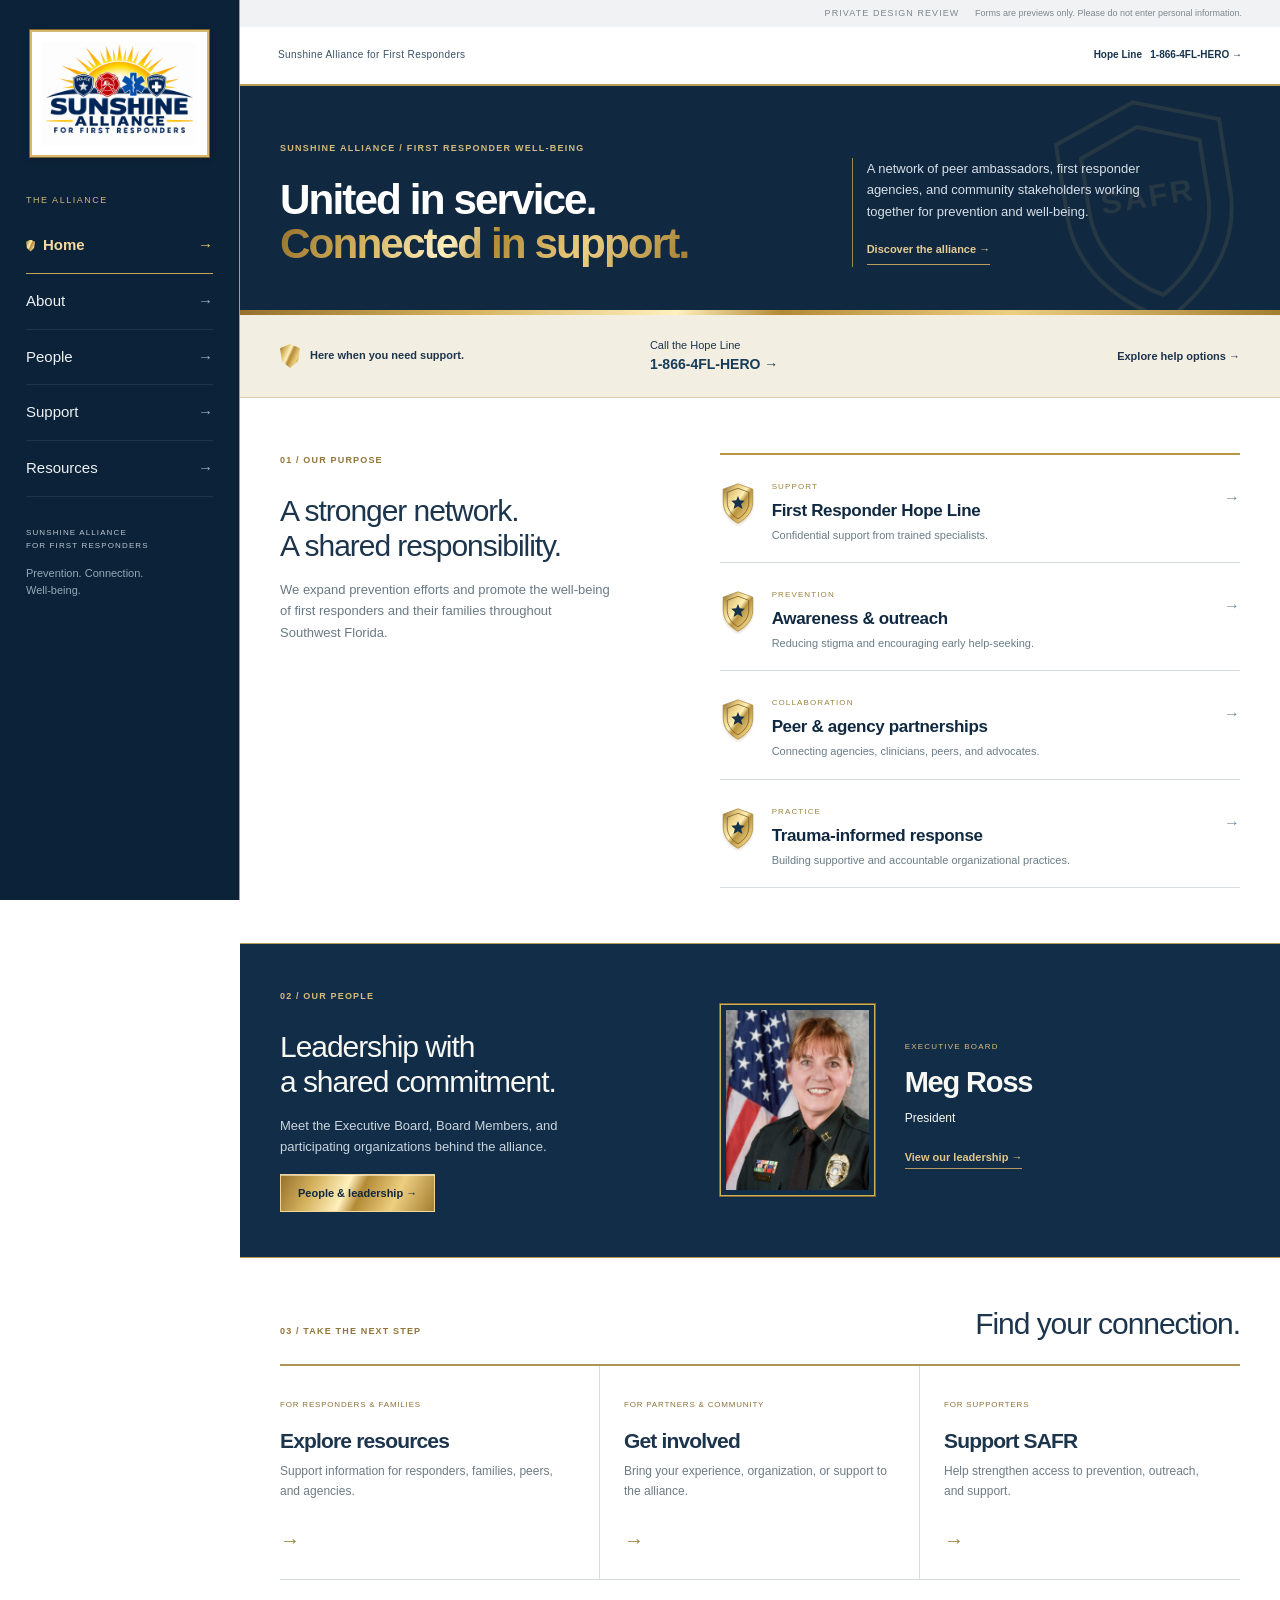
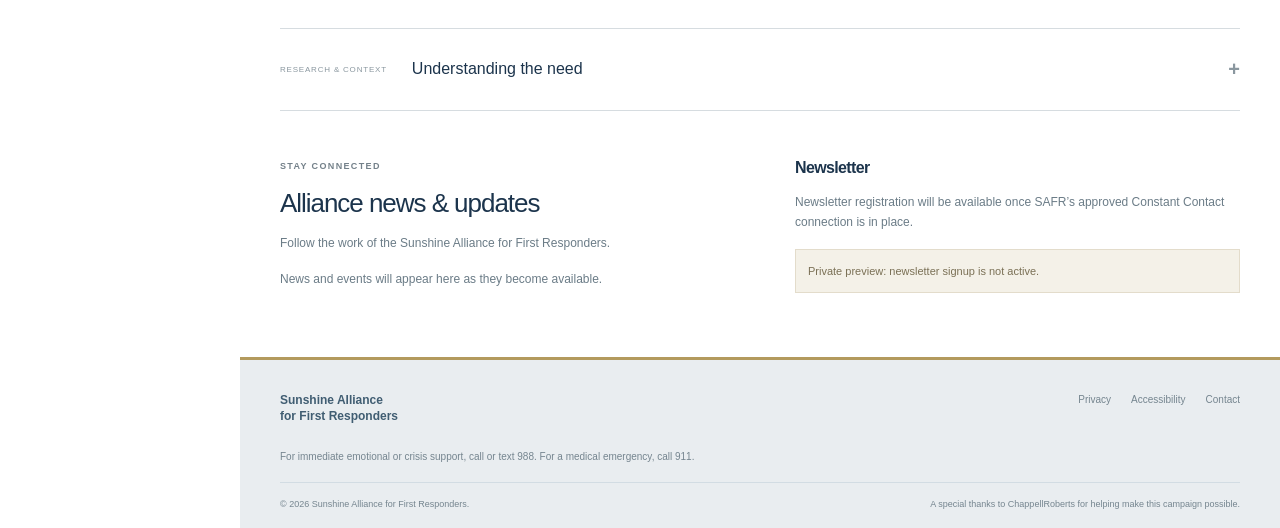
==== commit b31b81c4: "Add files via upload" ====
--- a/index.html
+++ b/index.html
@@ -3,221 +3,40 @@
 <head>
   <meta charset="utf-8">
   <meta name="viewport" content="width=device-width, initial-scale=1">
-  <title>Home | Suncoast Alliance for First Responders</title>
-  <meta name="description" content="Confidential first responder support and the work of the Suncoast Alliance for First Responders.">
+  <title>Home | Sunshine Alliance for First Responders</title>
+  <meta name="description" content="Confidential first responder support and the work of the Sunshine Alliance for First Responders.">
   <link rel="icon" href="assets/favicon.svg" type="image/svg+xml">
-  <link rel="stylesheet" href="styles.css">
-  <script src="script.js" defer></script>
+  
+  <link rel="stylesheet" href="alliance.css"><script src="script.js" defer></script>
 </head>
 <body class="home">
 
 <a class="skip-link" href="#main-content">Skip to main content</a>
-<div class="hope-bar">
-  <div class="container hope-bar-inner">
-    <span>Confidential support for first responders</span>
-    <a class="hope-phone" href="tel:18664354376">Call 1-866-4FL-HERO</a>
-  </div>
-</div>
-<header class="site-header">
-  <div class="container header-inner">
-    <a class="brand" href="index.html" aria-label="Suncoast Alliance for First Responders home">
-      <img src="assets/first-responder-hope-line-logo.png" alt="First Responder Hope Line">
-      <span class="brand-copy">
-        <strong>Suncoast Alliance for First Responders</strong>
-        <small>SAFR</small>
-      </span>
-    </a>
-    <button class="menu-toggle" type="button" aria-expanded="false" aria-controls="site-navigation">
-      <span></span><span></span><span></span>
-      <span class="sr-only">Open navigation</span>
-    </button>
-    <nav id="site-navigation" class="site-nav" aria-label="Primary navigation">
-      <ul class="nav-list">
-        <li><a href="index.html">Home</a></li>
-        <li class="has-submenu">
-          <button class="submenu-toggle" type="button" aria-expanded="false">About</button>
-          <ul class="submenu">
-            <li><a href="about.html">About Us</a></li>
-            <li><a href="people.html">People &amp; Alliance</a></li>
-          </ul>
-        </li>
-        <li><a href="our-work.html">Our Work</a></li>
-        <li><a href="resources.html">Resources</a></li>
-        <li><a href="news.html">News</a></li>
-        <li><a href="get-involved.html">Get Involved</a></li>
-        <li><a href="contact.html">Contact</a></li>
-      </ul>
-      <div class="nav-actions">
-        <a class="button button-outline" href="support.html">Support</a>
-        <a class="button button-red" href="get-help.html">Get Help</a>
-      </div>
-    </nav>
-  </div>
-</header>
+<div class="review-strip">PRIVATE DESIGN REVIEW <span>Forms are previews only. Please do not enter personal information.</span></div>
+
+<header class="site-header"><a class="brand" href="index.html" aria-label="Sunshine Alliance for First Responders home"><img src="assets/sunshine-logo.png" alt="Sunshine Alliance for First Responders"></a><nav id="site-navigation" class="site-nav" aria-label="Primary navigation"><p class="nav-caption">THE ALLIANCE</p><a href="index.html">Home<span aria-hidden="true">→</span></a><a href="about.html">About<span aria-hidden="true">→</span></a><a href="people.html">People<span aria-hidden="true">→</span></a><a href="support.html">Support<span aria-hidden="true">→</span></a><a href="resources.html">Resources<span aria-hidden="true">→</span></a><div class="rail-foot">SUNSHINE ALLIANCE<br>FOR FIRST RESPONDERS<p>Prevention. Connection.<br>Well-being.</p></div></nav></header><div class="workspace-top"><span>Sunshine Alliance for First Responders</span><a href="tel:18664354376">Hope Line &nbsp; 1-866-4FL-HERO →</a></div>
 
 <main id="main-content">
-
-<section class="hero home-hero">
-  <div class="container home-hero-grid">
-    <div class="home-hero-copy">
-      <p class="eyebrow">Suncoast Alliance for First Responders</p>
-      <h1>First to respond.<br>Last to ask for help.</h1>
-      <p class="hero-lead">Confidential support for first responders—and a regional alliance working to strengthen prevention, connection, and well-being.</p>
-      <div class="button-row">
-        <a class="button button-red button-large" href="tel:18664354376">Call 1-866-4FL-HERO</a>
-        <a class="button button-light button-large" href="get-help.html">Get Help</a>
-      </div>
-    </div>
-    <aside class="hero-action-panel" aria-label="Hope Line information">
-      <span>Immediate, confidential support</span>
-      <strong>1-866-4FL-HERO</strong>
-      <p>Speak with trained specialists who understand the challenges first responders face.</p>
-      <small>For an immediate emotional crisis, call or text 988. For a medical emergency, call 911.</small>
-    </aside>
-  </div>
-</section>
-
-<section class="quick-actions" aria-label="Quick actions">
-  <div class="container quick-actions-grid">
-    <a class="quick-action" href="tel:18664354376">
-      <span>01</span>
-      <div><strong>Call the Hope Line</strong><small>Immediate confidential support</small></div>
-      <b aria-hidden="true">→</b>
-    </a>
-    <a class="quick-action" href="get-help.html#nonurgent-contact">
-      <span>02</span>
-      <div><strong>Request Contact</strong><small>Nonurgent follow-up within two business days</small></div>
-      <b aria-hidden="true">→</b>
-    </a>
-    <a class="quick-action" href="resources.html">
-      <span>03</span>
-      <div><strong>Explore Resources</strong><small>For responders, families, peers, and agencies</small></div>
-      <b aria-hidden="true">→</b>
-    </a>
-  </div>
-</section>
-
-<section class="section home-overview">
-  <div class="container home-overview-grid">
-    <div class="overview-copy reveal">
-      <p class="eyebrow red">Who We Are</p>
-      <h2>A collaborative network for those who serve</h2>
-      <p>The Suncoast Alliance for First Responders (SAFR) is a network of peer ambassadors and first responder stakeholders working to expand prevention and promote the well-being of first responders and their families throughout Southwest Florida.</p>
-      <a class="text-link dark-link" href="about.html">Learn about SAFR <span aria-hidden="true">→</span></a>
-    </div>
-    <div class="compact-work-grid">
-      <a class="compact-work-card reveal" href="get-help.html">
-        <span>Hope Line</span><h3>Confidential support</h3><p>Immediate access through 1-866-4FL-HERO.</p>
-      </a>
-      <a class="compact-work-card reveal" href="our-work.html">
-        <span>Prevention</span><h3>Outreach and awareness</h3><p>Reducing stigma and encouraging early help-seeking.</p>
-      </a>
-      <a class="compact-work-card reveal" href="people.html">
-        <span>Alliance</span><h3>Regional collaboration</h3><p>Connecting agencies, peers, clinicians, and advocates.</p>
-      </a>
-      <a class="compact-work-card reveal" href="our-work.html">
-        <span>Practice</span><h3>Trauma-informed response</h3><p>Promoting supportive and accountable organizational practices.</p>
-      </a>
-    </div>
-  </div>
-</section>
-
-<section class="compact-stats-section">
-  <div class="container">
-    <div class="compact-section-heading">
-      <div>
-        <p class="eyebrow red">Why It Matters</p>
-        <h2>The need is urgent</h2>
-      </div>
-      <p>First responders experience elevated exposure to trauma, depression, PTSD, and suicide risk.</p>
-    </div>
-    <div class="compact-stats-grid">
+<div class="home-opening"><div class="alliance-emblem"><svg viewBox="0 0 80 96" aria-hidden="true" focusable="false"><path d="M40 4 73 16v29c0 21-14 37-33 47C21 82 7 66 7 45V16Z"/><path d="m40 14 24 9v22c0 16-10 29-24 37-14-8-24-21-24-37V23Z"/></svg><span>SAFR</span></div>
+<div class="opening-heading"><p class="eyebrow">SUNSHINE ALLIANCE / FIRST RESPONDER WELL-BEING</p><h1>United in service.<br><span>Connected in support.</span></h1></div>
+<div class="opening-summary"><p>A network of peer ambassadors, first responder agencies, and community stakeholders working together for prevention and well-being.</p><a href="about.html" class="underlined-link">Discover the alliance →</a></div>
+</div>
+<section class="support-ribbon" aria-label="Find support"><div><span class="status-dot" aria-hidden="true"></span><strong>Here when you need support.</strong></div><a href="tel:18664354376">Call the Hope Line <b>1-866-4FL-HERO →</b></a><a href="resources.html#get-help">Explore help options →</a></section>
+<section class="home-work"><div class="section-index"><span>01 / OUR PURPOSE</span><h2>A stronger network.<br>A shared responsibility.</h2><p>We expand prevention efforts and promote the well-being of first responders and their families throughout Southwest Florida.</p></div>
+<div class="work-directory"><a href="resources.html#get-help"><i class="service-shield"><svg viewBox="0 0 80 96" aria-hidden="true" focusable="false"><defs><linearGradient id="brass0" x1="0" y1="0" x2="1" y2="1"><stop stop-color="#806121"/><stop offset=".27" stop-color="#e8cc81"/><stop offset=".46" stop-color="#fff0b5"/><stop offset=".56" stop-color="#b9933f"/><stop offset=".8" stop-color="#e8ca77"/><stop offset="1" stop-color="#91702e"/></linearGradient></defs><path fill="url(#brass0)" d="M40 4 73 16v29c0 21-14 37-33 47C21 82 7 66 7 45V16Z"/><path stroke="#6b5325" d="m40 14 24 9v22c0 16-10 29-24 37-14-8-24-21-24-37V23Z"/><path d="m40 31 4 10 11 1-8 7 3 11-10-6-10 6 3-11-8-7 11-1Z" fill="#17334c" stroke="none"/></svg></i><span>SUPPORT</span><h3>First Responder Hope Line</h3><p>Confidential support from trained specialists.</p><b>→</b></a><a href="about.html#our-work"><i class="service-shield"><svg viewBox="0 0 80 96" aria-hidden="true" focusable="false"><defs><linearGradient id="brass1" x1="0" y1="0" x2="1" y2="1"><stop stop-color="#806121"/><stop offset=".27" stop-color="#e8cc81"/><stop offset=".46" stop-color="#fff0b5"/><stop offset=".56" stop-color="#b9933f"/><stop offset=".8" stop-color="#e8ca77"/><stop offset="1" stop-color="#91702e"/></linearGradient></defs><path fill="url(#brass1)" d="M40 4 73 16v29c0 21-14 37-33 47C21 82 7 66 7 45V16Z"/><path stroke="#6b5325" d="m40 14 24 9v22c0 16-10 29-24 37-14-8-24-21-24-37V23Z"/><path d="m40 31 4 10 11 1-8 7 3 11-10-6-10 6 3-11-8-7 11-1Z" fill="#17334c" stroke="none"/></svg></i><span>PREVENTION</span><h3>Awareness & outreach</h3><p>Reducing stigma and encouraging early help-seeking.</p><b>→</b></a><a href="people.html"><i class="service-shield"><svg viewBox="0 0 80 96" aria-hidden="true" focusable="false"><defs><linearGradient id="brass2" x1="0" y1="0" x2="1" y2="1"><stop stop-color="#806121"/><stop offset=".27" stop-color="#e8cc81"/><stop offset=".46" stop-color="#fff0b5"/><stop offset=".56" stop-color="#b9933f"/><stop offset=".8" stop-color="#e8ca77"/><stop offset="1" stop-color="#91702e"/></linearGradient></defs><path fill="url(#brass2)" d="M40 4 73 16v29c0 21-14 37-33 47C21 82 7 66 7 45V16Z"/><path stroke="#6b5325" d="m40 14 24 9v22c0 16-10 29-24 37-14-8-24-21-24-37V23Z"/><path d="m40 31 4 10 11 1-8 7 3 11-10-6-10 6 3-11-8-7 11-1Z" fill="#17334c" stroke="none"/></svg></i><span>COLLABORATION</span><h3>Peer & agency partnerships</h3><p>Connecting agencies, clinicians, peers, and advocates.</p><b>→</b></a><a href="about.html#our-work"><i class="service-shield"><svg viewBox="0 0 80 96" aria-hidden="true" focusable="false"><defs><linearGradient id="brass3" x1="0" y1="0" x2="1" y2="1"><stop stop-color="#806121"/><stop offset=".27" stop-color="#e8cc81"/><stop offset=".46" stop-color="#fff0b5"/><stop offset=".56" stop-color="#b9933f"/><stop offset=".8" stop-color="#e8ca77"/><stop offset="1" stop-color="#91702e"/></linearGradient></defs><path fill="url(#brass3)" d="M40 4 73 16v29c0 21-14 37-33 47C21 82 7 66 7 45V16Z"/><path stroke="#6b5325" d="m40 14 24 9v22c0 16-10 29-24 37-14-8-24-21-24-37V23Z"/><path d="m40 31 4 10 11 1-8 7 3 11-10-6-10 6 3-11-8-7 11-1Z" fill="#17334c" stroke="none"/></svg></i><span>PRACTICE</span><h3>Trauma-informed response</h3><p>Building supportive and accountable organizational practices.</p><b>→</b></a></div></section>
+<section class="people-feature"><div class="section-index"><span>02 / OUR PEOPLE</span><h2>Leadership with<br>a shared commitment.</h2><p>Meet the Executive Board, Board Members, and participating organizations behind the alliance.</p><a class="button button-dark" href="people.html">People & leadership →</a></div><a class="president-feature" href="people.html"><img src="assets/meg-ross.png" alt="Meg Ross, President"><div><span>EXECUTIVE BOARD</span><h3>Meg Ross</h3><p>President</p><b>View our leadership →</b></div></a></section>
+<section class="resource-section"><div class="section-index"><span>03 / TAKE THE NEXT STEP</span><h2>Find your connection.</h2></div><div class="resource-paths"><a href="resources.html"><span>FOR RESPONDERS & FAMILIES</span><h3>Explore resources</h3><p>Support information for responders, families, peers, and agencies.</p><b>→</b></a><a href="support.html#get-involved"><span>FOR PARTNERS & COMMUNITY</span><h3>Get involved</h3><p>Bring your experience, organization, or support to the alliance.</p><b>→</b></a><a href="support.html"><span>FOR SUPPORTERS</span><h3>Support SAFR</h3><p>Help strengthen access to prevention, outreach, and support.</p><b>→</b></a></div></section>
+<section class="evidence-section"><details><summary><span>RESEARCH & CONTEXT</span><strong>Understanding the need</strong><b>+</b></summary><p>Historical research featured on the original site. These figures and source wording are pending review before public launch.</p><div class="compact-stats-grid">
       <article class="compact-stat reveal"><strong>85%</strong><p>have experienced symptoms related to mental health conditions.</p><small>University of Phoenix, 2017</small></article>
       <article class="compact-stat reveal"><strong>Higher risk</strong><p>First responders are more likely to die by suicide than in the line of duty.</p><small>Ruderman Family Foundation</small></article>
       <article class="compact-stat reveal"><strong>6.6%+</strong><p>have attempted suicide—reported as ten times the national average.</p><small>JEMS survey of 4,000</small></article>
       <article class="compact-stat reveal"><strong>5×</strong><p>higher reported PTSD and depression rates among firefighters and police.</p><small>Ruderman Family Foundation</small></article>
-    </div>
-  </div>
-</section>
-
-<section class="alliance-band">
-  <div class="container alliance-band-top">
-    <div>
-      <p class="eyebrow">The SAFR Alliance</p>
-      <h2>First responder and community stakeholders working together</h2>
-    </div>
-    <a class="button button-light" href="people.html">View the Alliance</a>
-  </div>
-  <div class="alliance-marquee" aria-label="Participating organizations">
-    <div class="alliance-marquee-track">
-      <span>211 Tampa Bay Cares</span><span>Crisis Center of Tampa Bay</span><span>FBI Tampa</span><span>Florida Highway Patrol</span><span>Hillsborough County Fire Rescue</span><span>Hillsborough County Sheriff</span><span>Manatee County Sheriff's Office</span><span>Pasco County Fire Rescue</span><span>Sarasota County Sheriff</span><span>St. Pete Fire Rescue</span><span>Tampa Fire Rescue</span><span>Tampa Police Department</span><span>USF Police Department</span><span>Veteran’s Affairs Police Department</span>
-      <span aria-hidden="true">211 Tampa Bay Cares</span><span aria-hidden="true">Crisis Center of Tampa Bay</span><span aria-hidden="true">FBI Tampa</span><span aria-hidden="true">Florida Highway Patrol</span><span aria-hidden="true">Hillsborough County Fire Rescue</span><span aria-hidden="true">Hillsborough County Sheriff</span><span aria-hidden="true">Manatee County Sheriff's Office</span><span aria-hidden="true">Pasco County Fire Rescue</span><span aria-hidden="true">Sarasota County Sheriff</span><span aria-hidden="true">St. Pete Fire Rescue</span><span aria-hidden="true">Tampa Fire Rescue</span><span aria-hidden="true">Tampa Police Department</span><span aria-hidden="true">USF Police Department</span><span aria-hidden="true">Veteran’s Affairs Police Department</span>
-    </div>
-  </div>
-</section>
-
-<section class="section home-final-section">
-  <div class="container home-final-grid">
-    <article class="home-card newsletter-card reveal">
-      <p class="eyebrow red">Stay Connected</p>
-      <h2>Get SAFR updates</h2>
-      <p>Receive news, outreach updates, and alliance information by email.</p>
-      <form class="compact-newsletter demo-form" data-form-name="newsletter">
-        <label class="sr-only" for="home-email">Email address</label>
-        <input id="home-email" type="email" name="email" placeholder="Email address" required autocomplete="email">
-        <button class="button button-red" type="submit">Sign Up</button>
-        <p class="form-status" aria-live="polite"></p>
-      </form>
-      <small>Connect this form to SAFR’s Constant Contact account before launch.</small>
-    </article>
-    <article class="home-card support-card reveal">
-      <p class="eyebrow">Support SAFR</p>
-      <h2>Help support those who serve</h2>
-      <p>Partner, sponsor outreach, or help strengthen access to prevention and support.</p>
-      <a class="button button-light" href="support.html">Ways to Support</a>
-    </article>
-  </div>
-</section>
-
+    </div></details></section>
+<section id="updates" class="news-connect"><div><span class="eyebrow">STAY CONNECTED</span><h2>Alliance news & updates</h2><p>Follow the work of the Sunshine Alliance for First Responders.</p><p>News and events will appear here as they become available.</p></div><div><h3>Newsletter</h3><p>Newsletter registration will be available once SAFR’s approved Constant Contact connection is in place.</p><p class="preview-form-notice">Private preview: newsletter signup is not active.</p></div></section>
 </main>
 
 
-<footer class="site-footer">
-  <div class="container footer-grid">
-    <div>
-      <img class="footer-logo" src="assets/first-responder-hope-line-logo.png" alt="First Responder Hope Line">
-      <p><strong>Suncoast Alliance for First Responders</strong></p>
-      <p>A network committed to prevention, connection, and the well-being of first responders and their families.</p>
-    </div>
-    <div>
-      <h2>Quick Links</h2>
-      <ul class="footer-links">
-        <li><a href="about.html">About SAFR</a></li>
-        <li><a href="our-work.html">Our Work</a></li>
-        <li><a href="people.html">Alliance Members</a></li>
-        <li><a href="resources.html">Resources</a></li>
-      </ul>
-    </div>
-    <div>
-      <h2>Support</h2>
-      <p class="footer-phone"><a href="tel:18664354376">1-866-4FL-HERO</a></p>
-      <p>For immediate emotional or crisis support, call or text 988. For a medical emergency, call 911.</p>
-      <a class="button button-red button-small" href="get-help.html">Get Help</a>
-    </div>
-    <div>
-      <h2>Information</h2>
-      <ul class="footer-links">
-        <li><a href="contact.html">Contact</a></li>
-        <li><a href="privacy.html">Privacy</a></li>
-        <li><a href="accessibility.html">Accessibility</a></li>
-      </ul>
-    </div>
-  </div>
-  <div class="container footer-bottom">
-    <p>&copy; <span data-current-year></span> Suncoast Alliance for First Responders. All rights reserved.</p>
-    <p>A special thanks to ChappellRoberts for helping make this campaign possible and bringing awareness to this important issue in our community.</p>
-  </div>
-</footer>
+<footer class="site-footer"><div class="footer-top"><strong>Sunshine Alliance<br>for First Responders</strong><div><a href="about.html#privacy">Privacy</a><a href="about.html#accessibility">Accessibility</a><a href="support.html#contact">Contact</a></div></div><p>For immediate emotional or crisis support, call or text 988. For a medical emergency, call 911.</p><div class="footer-bottom"><p>© <span data-current-year></span> Sunshine Alliance for First Responders.</p><p>A special thanks to ChappellRoberts for helping make this campaign possible.</p></div></footer>
 
 </body>
 </html>
--- a/alliance.css
+++ b/alliance.css
@@ -0,0 +1,34 @@
+:root{--navy:#133450;--ink:#243b4c;--muted:#63747f;--gold:#b7994c;--line:#d5dcdf;--paper:#f4f4f0;--rail:240px}
+*{box-sizing:border-box}html{scroll-behavior:auto}body{margin:0;padding-left:var(--rail);font-family:Arial,Helvetica,sans-serif;font-size:14px;line-height:1.65;color:var(--ink);background:#fff}a{color:inherit}img{display:block;max-width:100%}button,input,textarea,select{font:inherit}button{cursor:pointer}h1,h2,h3,p{margin:0 0 16px}h1,h2,h3{line-height:1.12;letter-spacing:-.04em}h1{font-size:48px;font-weight:700}h2{font-size:32px;font-weight:500}h3{font-size:19px;font-weight:600}a:focus-visible,button:focus-visible,summary:focus-visible{outline:3px solid #c5a755;outline-offset:4px}.sr-only{position:absolute;width:1px;height:1px;overflow:hidden;clip:rect(0,0,0,0)}.skip-link{position:fixed;left:255px;top:-100px;z-index:1000;background:white;padding:10px}.skip-link:focus{top:10px}
+.review-strip{padding:6px 38px;font-size:9px;letter-spacing:.12em;color:#7d8790;background:#f0f2f3;text-align:right}.review-strip span{letter-spacing:0;margin-left:12px}.site-header{position:fixed;inset:0 auto 0 0;width:var(--rail);z-index:100;background:var(--navy);color:#edf1f4;overflow-y:auto}.brand{display:block;margin:30px 30px 36px;padding:10px;background:#fff;text-decoration:none}.brand img{width:100%;height:auto}.site-nav{padding:0 26px}.nav-caption{font-size:9px;letter-spacing:.17em;color:#a7b7c1;margin:0 0 10px}.site-nav>a{display:flex;justify-content:space-between;text-decoration:none;padding:10px 0;border-bottom:1px solid #ffffff16;font-size:12px}.site-nav>a span{color:#9eb1bf}.site-nav>a[aria-current]{color:#f3cd6e;font-weight:700}.site-nav>a[aria-current] span{color:#f3cd6e}.site-nav>a:hover{color:#f3cd6e}.site-nav .rail-help{background:#e4c273;color:#133450;margin-top:24px;padding:10px 12px;font-weight:700}.site-nav .rail-help span{color:#133450}.rail-foot{margin-top:35px;font-size:8px;letter-spacing:.14em;color:#b9c6cf;line-height:1.6}.rail-foot p{letter-spacing:0;font-size:11px;margin-top:12px;color:#94a9b7}.menu-toggle{display:none}.workspace-top{height:59px;display:flex;justify-content:space-between;align-items:center;padding:0 38px;border-bottom:1px solid var(--line);font-size:10px;color:#6c7b84}.workspace-top a{font-weight:700;text-decoration:none;color:#294c64}.workspace-top>span{letter-spacing:.04em}
+main{min-height:60vh}.home-opening{display:grid;grid-template-columns:1.6fr 1fr;gap:45px;padding:60px 40px 46px;align-items:end}.eyebrow{font-size:9px;letter-spacing:.15em;font-weight:700;color:#74818a;display:block;margin-bottom:22px}.opening-heading h1{font-size:clamp(34px,3.5vw,56px);font-weight:600;letter-spacing:-.055em;line-height:1.06;margin:0}.opening-heading h1 span{color:#7f8c92}.opening-summary{font-size:13px;color:#5d6e79;max-width:330px;padding-bottom:3px}.underlined-link{display:inline-block;text-decoration:none;border-bottom:1px solid #9bafbd;padding-bottom:6px;font-size:11px;font-weight:700;color:#163e5b}.support-ribbon{margin:0 40px;display:grid;grid-template-columns:1.1fr 1fr .8fr;background:#f2f0e9;border:1px solid #e0dacb;align-items:center;padding:20px 24px;gap:24px;font-size:11px}.support-ribbon>div{display:flex;gap:10px;align-items:center;line-height:1.4}.status-dot{width:8px;height:8px;background:#ae9042;border-radius:50%;flex-shrink:0}.support-ribbon a{text-decoration:none;line-height:1.5}.support-ribbon a b{display:block;color:#173d58;font-size:14px}.support-ribbon>a:last-child{text-align:right;font-weight:700}
+.home-work{display:grid;grid-template-columns:.85fr 1.15fr;gap:55px;padding:55px 40px}.section-index>span{display:block;color:#87949b;letter-spacing:.13em;font-size:9px;font-weight:700;margin-bottom:25px}.section-index h2{font-size:30px;line-height:1.17;letter-spacing:-.035em}.section-index p{color:#687983;font-size:13px;max-width:330px}.work-directory{border-top:1px solid #8c9eaa}.work-directory a{display:block;text-decoration:none;position:relative;padding:18px 30px 18px 0;border-bottom:1px solid var(--line)}.work-directory span{font-size:8px;letter-spacing:.14em;color:#9a833f}.work-directory h3{font-size:17px;margin:5px 0 6px;letter-spacing:-.02em}.work-directory p{font-size:11px;color:#6a7c87;margin:0}.work-directory b{position:absolute;right:0;top:30px;color:#79909f;font-size:16px}.work-directory a:hover h3{text-decoration:underline}
+.people-feature{background:#f1f4f5;padding:45px 40px;display:grid;grid-template-columns:.85fr 1.15fr;gap:55px;border-block:1px solid var(--line)}.president-feature{display:grid;grid-template-columns:155px 1fr;text-decoration:none;align-items:center;gap:30px}.president-feature img{width:155px;height:192px;object-fit:cover;object-position:center 22%;filter:grayscale(20%)}.president-feature span{font-size:8px;letter-spacing:.15em;color:#7a8a94}.president-feature h3{font-size:29px;margin:10px 0}.president-feature p{font-size:12px}.president-feature b{font-size:11px;border-bottom:1px solid #a7bac7;padding-bottom:5px}
+.button{display:inline-block;border:1px solid #b3c1ca;text-decoration:none;font-size:11px;font-weight:700;padding:11px 17px;line-height:1.3;background:white;color:var(--navy)}.button:hover{background:#eaf0f4}.button-dark,.button-red{background:var(--navy);color:white;border-color:var(--navy)}.button-dark:hover,.button-red:hover{background:#295475}.button-row{display:flex;flex-wrap:wrap;gap:10px}.button-large{font-size:13px}.button-block{display:block;text-align:center}.resource-section{padding:48px 40px}.resource-section .section-index{display:flex;justify-content:space-between;align-items:baseline;gap:20px}.resource-paths{display:grid;grid-template-columns:repeat(3,1fr);border-block:1px solid var(--line)}.resource-paths a{display:block;padding:25px 24px 22px;text-decoration:none;position:relative;border-right:1px solid var(--line)}.resource-paths a:first-child{padding-left:0}.resource-paths a:last-child{border-right:0}.resource-paths span{font-size:8px;color:#8a979f;letter-spacing:.1em}.resource-paths h3{font-size:21px;margin:15px 0 10px}.resource-paths p{font-size:12px;color:#6d7b85;margin-bottom:22px}.resource-paths b{font-size:20px;color:#8c7b48}
+.evidence-section{margin:0 40px;border-block:1px solid var(--line)}summary{list-style:none;cursor:pointer;display:flex;align-items:center;gap:25px;padding:24px 0}summary::-webkit-details-marker{display:none}summary>span{font-size:8px;letter-spacing:.1em;color:#8a979f}summary>strong{font-size:16px;font-weight:500}summary>b{margin-left:auto;font-size:20px;color:#8a979f}details>p{font-size:12px;color:#6d7b85}.compact-stats-grid{display:grid;grid-template-columns:repeat(4,1fr);gap:20px;padding-bottom:25px}.compact-stat strong{font-size:25px;font-weight:500;display:block;margin-bottom:8px}.compact-stat p{font-size:11px;line-height:1.6}.compact-stat small{font-size:9px;color:#83919b}
+.news-connect{display:grid;grid-template-columns:1fr 1fr;gap:70px;padding:48px 40px}.news-connect h2{font-size:26px}.news-connect h3{font-size:16px}.news-connect p{font-size:12px;color:#6b7c87}.news-connect .eyebrow{margin-bottom:15px}
+.site-footer{padding:32px 40px 16px;background:#eef1f3;border-top:1px solid #d2dce3;color:#75858f;font-size:10px}.footer-top{display:flex;justify-content:space-between;align-items:start;margin-bottom:24px}.footer-top strong{font-size:12px;color:#405d72;font-weight:600;line-height:1.4}.footer-top a{margin-left:20px;font-size:10px;text-decoration:none}.footer-bottom{display:flex;justify-content:space-between;gap:35px;border-top:1px solid #d2dce3;padding-top:14px;font-size:9px}.footer-bottom p{margin:0}.footer-bottom p:last-child{text-align:right}
+.container{width:calc(100% - 80px);margin:0 auto}.narrow{max-width:900px}.page-hero{padding:40px 0 35px;border-bottom:1px solid var(--line);background:#f4f5f3}.page-hero h1{font-size:36px;max-width:900px;line-height:1.15}.page-hero p:not(.eyebrow){font-size:14px;max-width:750px;color:#687a85;margin-bottom:0}.page-hero .eyebrow{margin-bottom:16px}.section{padding:40px 0}.section-heading{margin-bottom:26px}.section-heading h2{font-size:26px}.section-heading p{color:#6b7b85;font-size:13px}.split,.form-layout,.emergency-resource-grid{display:grid;grid-template-columns:1fr 1.1fr;gap:45px}.split h2{font-size:28px}.prose p,.split p{font-size:13px}.silver-section{background:#f6f7f6;border-block:1px solid #e0e5e8}.dark-section{background:#eaf0f3;border-block:1px solid #d6e0e6}.feature-grid{display:grid;grid-template-columns:repeat(3,1fr);gap:25px}.feature-card{border-top:2px solid #b4a16b;padding:24px 0}.feature-card p{font-size:12px;color:#6e7e89}.feature-card h3{font-size:20px}.check-list{padding-left:18px;font-size:13px}.check-list li{margin-bottom:9px}.notice-card{padding:22px;background:#f3f2ec;border-left:3px solid #b4a16b}.notice-card h2{font-size:21px}.notice-card p{font-size:12px;margin-bottom:0}.text-link{font-size:12px;font-weight:700;text-underline-offset:4px}
+.people-grid{display:grid;grid-template-columns:1fr 1fr;gap:0 30px}.person-card{padding:25px 0;border-bottom:1px solid var(--line)}.person-card h3{font-size:21px;margin:8px 0}.person-card a{font-size:12px;color:#5a788d;overflow-wrap:anywhere}.person-role{font-size:8px;letter-spacing:.14em;color:#8c793f;margin:0;font-weight:700}.president-card{grid-column:1/-1;display:grid;grid-template-columns:140px 1fr;gap:0 28px;align-content:center}.person-photo{grid-row:1/4;width:140px;height:170px;object-fit:cover;object-position:center 22%}.president-card .person-role{align-self:end}.president-card a{align-self:start}.board-heading{margin-top:45px}.members-grid{display:grid;grid-template-columns:1fr 1fr;gap:0 30px;list-style:none;padding:0}.members-grid li{font-size:11px;border-bottom:1px solid #dce3e7;padding:12px 0}.program-row{display:grid;grid-template-columns:70px 1fr;gap:25px;padding:28px 0;border-bottom:1px solid var(--line)}.program-number{font-size:38px;color:#b9c5cc;font-weight:500}.program-row h2{font-size:25px}.program-row p{font-size:13px}.program-row .eyebrow{margin-bottom:10px}
+.resource-cards,.help-options{display:grid;grid-template-columns:1fr 1fr;gap:25px}.resource-cards article,.help-options article{border:1px solid var(--line);padding:25px}.resource-cards h2,.help-options h2{font-size:22px}.resource-cards article>span,.help-options article>span{font-size:8px;letter-spacing:.12em;color:#9c8846;display:block;margin-bottom:16px}.resource-cards p,.help-options p{font-size:12px}.crisis-card{background:#eef3f5}.contact-alert{padding:25px;background:#f3f2ec;border-left:3px solid #b4a16b;display:flex;justify-content:space-between;gap:20px}.contact-alert h2{font-size:23px}.contact-alert p{font-size:12px}
+label{display:block;font-size:11px;font-weight:700;margin-bottom:12px}input,select,textarea{display:block;width:100%;padding:10px;border:1px solid #c5d0d7;background:#fff;color:#455e70}.stacked-form{padding:25px;border:1px solid var(--line)}.two-column-fields{display:grid;grid-template-columns:1fr 1fr;gap:15px}.radio-label{display:flex;align-items:center;gap:8px}.radio-label input{width:auto}fieldset{border:1px solid #d7e0e5;margin:0 0 15px;padding:15px}.preview-fields{border:0;padding:0;margin:0;display:contents}.preview-form-notice{font-size:11px!important;background:#f4f1e8;color:#7a7055!important;border:1px solid #e3dccb;padding:12px}.demo-form input,.demo-form select,.demo-form textarea,.demo-form button{opacity:.6}.form-status{font-size:11px}.empty-state{padding:40px;border:1px solid var(--line);background:#f4f6f7}.empty-state h2{font-size:25px}.empty-state>span{font-size:9px;letter-spacing:.12em}.empty-state p{font-size:13px}.top-space{margin-top:25px}.reveal{opacity:1}.section-video-bg,.section-video-overlay{display:none!important}
+@media(min-width:1450px){body{--rail:270px}.home-opening,.home-work,.people-feature{padding-inline:60px}.container{width:calc(100% - 120px)}}
+@media(max-width:1100px){:root{--rail:210px}.brand{margin:25px}.site-nav{padding:0 22px}.home-opening{grid-template-columns:1fr;gap:20px;padding-top:38px}.opening-summary{max-width:600px}.home-work,.people-feature{gap:30px}.support-ribbon{grid-template-columns:1fr 1fr;gap:16px}.support-ribbon>a:last-child{grid-column:1/-1;text-align:left;border-top:1px solid #ded6c2;padding-top:12px}.home-work h2,.people-feature h2{font-size:26px}.president-feature{grid-template-columns:110px 1fr;gap:18px}.president-feature img{width:110px;height:155px}.president-feature h3{font-size:24px}}
+@media(max-width:800px){:root{--rail:0px}body{padding-left:0}.site-header{position:relative;width:100%;inset:auto;background:var(--navy);overflow:visible;display:flex;align-items:center;justify-content:space-between;padding:12px 20px}.brand{width:105px;margin:0;padding:5px;background:#fff}.menu-toggle{display:block;background:none;border:0;padding:8px}.menu-toggle>span{display:block;width:24px;height:2px;background:#fff;margin:6px 0}.site-nav{display:none;position:absolute;top:100%;left:0;right:0;z-index:100;background:var(--navy);padding:20px 25px}.site-nav.is-open{display:block}.rail-foot{display:none}.site-nav>a{font-size:13px;padding:11px 0}.workspace-top{height:42px;padding:0 20px}.workspace-top>span{display:none}.workspace-top a{margin-left:auto}.review-strip{padding:5px 15px;text-align:center}.review-strip span{display:none}.home-opening{padding:32px 25px;gap:20px}.opening-heading h1{font-size:39px}.opening-summary{font-size:13px}.eyebrow{font-size:8px;margin-bottom:19px}.support-ribbon{margin:0 25px;padding:18px;gap:15px}.support-ribbon a b{font-size:12px}.home-work{padding:36px 25px;grid-template-columns:1fr;gap:25px}.section-index>span{margin-bottom:16px}.section-index h2{font-size:28px}.section-index p{max-width:100%}.people-feature{padding:32px 25px;grid-template-columns:1fr;gap:28px}.president-feature{grid-template-columns:120px 1fr}.president-feature img{width:120px;height:155px}.resource-section{padding:32px 25px}.resource-section .section-index{display:block}.resource-paths{grid-template-columns:1fr}.resource-paths a,.resource-paths a:first-child{padding:23px 0;border-right:0;border-bottom:1px solid var(--line)}.resource-paths a:last-child{border-bottom:0}.resource-paths h3{margin:9px 0;font-size:22px}.resource-paths p{margin-bottom:8px}.resource-paths b{position:absolute;right:2px;top:30px}.evidence-section{margin:0 25px}summary{gap:15px;flex-wrap:wrap}summary>span{width:100%;font-size:8px}.compact-stats-grid{grid-template-columns:1fr 1fr;gap:22px}.news-connect{padding:35px 25px;grid-template-columns:1fr;gap:30px}.site-footer{padding:30px 25px 18px}.footer-top{gap:20px}.footer-top>div{display:grid;gap:8px}.footer-top a{margin:0}.footer-bottom{display:block}.footer-bottom p:last-child{text-align:left;margin-top:8px}.container{width:calc(100% - 50px)}.page-hero{padding:28px 0}.page-hero h1{font-size:31px}.page-hero p:not(.eyebrow){font-size:13px}.section{padding:30px 0}.split,.form-layout,.emergency-resource-grid{grid-template-columns:1fr;gap:22px}.feature-grid{grid-template-columns:1fr}.feature-card{padding:20px 0}.feature-card p{margin-bottom:0}.people-grid,.board-grid{grid-template-columns:1fr}.person-card h3{font-size:20px}.person-card a{font-size:12px}.president-card{grid-template-columns:100px 1fr;gap:0 20px}.person-photo{width:100px;height:130px}.members-grid{grid-template-columns:1fr}.program-row{grid-template-columns:40px 1fr;gap:16px}.program-number{font-size:28px}.program-row h2{font-size:22px}.resource-cards,.help-options{grid-template-columns:1fr}.contact-alert{display:block}.resource-cards article,.help-options article{padding:22px}.stacked-form{padding:20px}.skip-link{left:10px}.section-heading h2{font-size:26px}}
+@media(prefers-reduced-motion:reduce){*{transition:none!important}}
+
+/* Deep blue and brushed-brass identity */
+:root{--navy:#102840;--ink:#1c344c;--gold:#b69a58;--line:#d6dce0}
+.site-header{background:#0c2238;border-right:1px solid #b49b5d}.brand{border-bottom:3px solid #b69a58}.nav-caption{color:#d1b677}.site-nav>a[aria-current]{color:#e5c783}.site-nav .rail-help{background:linear-gradient(110deg,#b89b56,#e1c98d,#bda15e);color:#102840;border:1px solid #e7d59f}.rail-crest{width:29px;margin-top:30px;color:#c4a565}.rail-crest svg,.alliance-emblem svg,.service-shield svg{display:block;width:100%;height:100%;fill:none;stroke:currentColor;stroke-width:1.6}.rail-foot{margin-top:12px}.workspace-top{color:#395169;border-bottom:2px solid #b89c5c}.workspace-top a{color:#16334d}
+.home-opening{position:relative;background:#102840;color:#fff;grid-template-columns:1.4fr 1fr;padding:55px 40px 48px;gap:28px;overflow:hidden;border-bottom:4px solid #b49a5b}.opening-heading,.opening-summary{position:relative;z-index:1}.opening-heading h1{font-size:clamp(34px,3.3vw,53px);letter-spacing:-.045em}.opening-heading h1 span{color:#dec58b}.home-opening .eyebrow{color:#d4ba7d;letter-spacing:.14em}.opening-summary{color:#d7e0e8;max-width:310px;padding:0 0 2px 14px;border-left:1px solid #9f8957}.home-opening .underlined-link{color:#e5cd91;border-color:#b99d5e}.alliance-emblem{position:absolute;width:200px;height:240px;right:30px;top:5px;color:#bda15e;opacity:.13;transform:rotate(-9deg)}.alliance-emblem span{position:absolute;inset:80px 0 auto;text-align:center;font-size:31px;font-weight:700;letter-spacing:.08em}.support-ribbon{margin:0;padding:22px 40px;background:#f3eee2;border:0;border-bottom:1px solid #d8ccaf}.status-dot{border-radius:0;clip-path:polygon(50% 0,100% 18%,90% 72%,50% 100%,10% 72%,0 18%);width:15px;height:18px;background:#9e813f}.section-index>span{color:#91763a}.work-directory{border-top:2px solid #aa8d49}.work-directory a{padding-left:52px}.service-shield{position:absolute;left:0;top:27px;width:31px;height:37px;color:#a78a47}.work-directory h3{color:#102840}.people-feature{background:#112d47;border-color:#b59a5a;color:#f7f7f3}.people-feature .section-index>span,.president-feature span{color:#d8bb7c}.people-feature .section-index p{color:#cad5de}.people-feature .button{background:#d0b472;color:#102840;border-color:#d0b472}.president-feature img{border:1px solid #d0b472;padding:5px;filter:none}.president-feature b{border-color:#b29a62;color:#e1c688}.resource-paths{border-top:2px solid #af9555}.resource-paths a:hover{background:#f7f4ec}.resource-paths span{color:#8c7139}.resource-paths b{color:#a18340}.page-hero{background:#102840;color:#fff;border-bottom:4px solid #b49a5b;position:relative;overflow:hidden}.page-hero:after{content:'';position:absolute;right:35px;top:20px;width:100px;height:120px;background:#cfb16c;opacity:.09;clip-path:polygon(50% 0,100% 16%,94% 65%,78% 85%,50% 100%,22% 85%,6% 65%,0 16%);pointer-events:none}.page-hero .eyebrow{color:#d7bd82}.page-hero p:not(.eyebrow){color:#d1dce5}.person-role{color:#846830}.feature-card{border-top-color:#a98d4b}.site-footer{background:#e9edf0;border-top:3px solid #b39a5d}.program-number{color:#9b803f}.button-dark,.button-red{background:#102840;border-color:#102840}.person-card{border-bottom-color:#d9d1bc}
+@media(max-width:1100px){.home-opening{grid-template-columns:1fr;gap:24px}.opening-summary{max-width:600px;padding-left:15px}.alliance-emblem{right:25px;top:30px;width:210px;height:252px}}
+@media(max-width:800px){.site-header{border-right:0;border-bottom:1px solid #b49a5b}.site-nav{background:#0c2238}.rail-crest{display:none}.home-opening{padding:32px 25px 30px}.opening-heading h1{font-size:38px}.alliance-emblem{right:-25px;top:0;width:180px;height:216px;opacity:.1}.opening-summary{font-size:13px}.support-ribbon{margin:0;padding:20px 25px}.page-hero:after{right:-20px}.work-directory a{padding-left:45px}.service-shield{width:27px;height:33px}.people-feature{padding:32px 25px}}
+
+/* Five-page navigation stays visibly listed on the left at every width. */
+.site-nav>a{font-size:15px;padding:15px 0}.site-nav .rail-foot{margin-top:30px}.menu-toggle{display:none!important}
+@media(max-width:800px){:root{--rail:105px}body{padding-left:var(--rail)}.site-header{position:fixed;inset:0 auto 0 0;width:var(--rail);display:block;padding:15px 10px;overflow-y:auto;border-right:1px solid #b49a5b;border-bottom:0}.brand{width:85px;padding:4px;margin:0 0 27px}.site-nav{display:block!important;position:static;padding:0;background:none}.nav-caption{font-size:7px;letter-spacing:.09em;margin-bottom:8px}.site-nav>a{font-size:12px;padding:14px 0;gap:3px}.site-nav>a span{font-size:10px}.rail-foot{display:block;font-size:6px;letter-spacing:.04em}.rail-foot p{font-size:9px}.workspace-top{padding:0 14px;height:44px}.workspace-top a{font-size:9px}.review-strip{font-size:7px;padding:6px 8px}.home-opening{padding:28px 19px}.opening-heading h1{font-size:31px}.opening-summary{font-size:12px;padding-left:10px}.home-opening .eyebrow{font-size:7px;line-height:1.7;letter-spacing:.08em}.support-ribbon{padding:20px 19px;grid-template-columns:1fr;gap:14px}.support-ribbon>a:last-child{grid-column:auto}.support-ribbon a b{font-size:14px}.home-work,.people-feature,.resource-section,.news-connect{padding:30px 19px}.section-index h2{font-size:25px}.section-index p{font-size:12px}.president-feature{grid-template-columns:80px 1fr;gap:12px}.president-feature img{width:80px;height:110px}.president-feature h3{font-size:21px}.president-feature b{font-size:10px}.resource-section h2{font-size:25px}.evidence-section{margin:0 19px}.compact-stats-grid{grid-template-columns:1fr}.container{width:calc(100% - 38px)}.page-hero h1{font-size:27px;overflow-wrap:anywhere}.page-hero p:not(.eyebrow){font-size:12px}.president-card{grid-template-columns:75px 1fr;gap:0 12px}.person-photo{width:75px;height:105px}.person-card h3{font-size:18px}.person-card a{font-size:11px}.two-column-fields{grid-template-columns:1fr}.stacked-form{padding:13px}.footer-top{display:block}.footer-top>div{display:flex;flex-wrap:wrap;gap:12px;margin-top:16px}.site-footer{padding:25px 19px}.skip-link{left:115px}.resource-cards h2{font-size:21px}.resource-cards article,.help-options article{padding:18px}.program-row{grid-template-columns:27px 1fr;gap:12px}.program-row h2{font-size:21px}.program-number{font-size:24px}}
+@media(max-width:360px){:root{--rail:92px}.site-header{padding-inline:8px}.brand{width:76px}.site-nav>a{font-size:11px}.opening-heading h1{font-size:28px}.president-feature,.president-card{grid-template-columns:1fr}.president-card .person-photo{grid-row:auto;margin-bottom:15px}}
+/* Polished brass finish, inspired by badge metalwork without an agency insignia. */
+:root{--brass-finish:linear-gradient(115deg,#95712c 0%,#d5b35e 22%,#fff0bd 42%,#b38a35 52%,#edcf81 74%,#a37d30 100%)}
+.opening-heading h1 span{color:#ecd18c;background:var(--brass-finish);background-clip:text;-webkit-background-clip:text;-webkit-text-fill-color:transparent}.service-shield{width:36px;height:43px;filter:drop-shadow(0 2px 1px #70542130)}.service-shield svg{stroke:#a5843f;stroke-width:1.6}.home-opening{border-bottom:0}.home-opening:after,.page-hero:before{content:'';position:absolute;left:0;right:0;bottom:0;height:5px;background:var(--brass-finish)}.page-hero{border-bottom:0}.brand{border:2px solid #d6b96d;box-shadow:0 0 0 1px #7d622c,0 3px 8px #0002}.site-nav>a[aria-current]{color:#f4daa0;border-bottom-color:#c9a654}.site-nav>a[aria-current]:before{content:'';width:9px;height:12px;background:var(--brass-finish);clip-path:polygon(50% 0,100% 18%,90% 70%,50% 100%,10% 70%,0 18%);flex-shrink:0;align-self:center}.site-nav>a[aria-current] span{margin-left:auto}.site-nav>a[aria-current]{justify-content:flex-start;gap:8px}.people-feature .button{background:var(--brass-finish);border:1px solid #eed697;color:#102840;box-shadow:inset 0 1px #fff8}.status-dot{background:var(--brass-finish);width:20px;height:24px}.president-feature img{border-color:#d3af58;box-shadow:0 0 0 1px #83682f}.work-directory{border-top-color:#bc9746}.person-role{color:#87651f}
+@media(max-width:800px){.service-shield{width:30px;height:36px}.site-nav>a[aria-current]{gap:5px}.site-nav>a[aria-current]:before{width:7px;height:10px}}
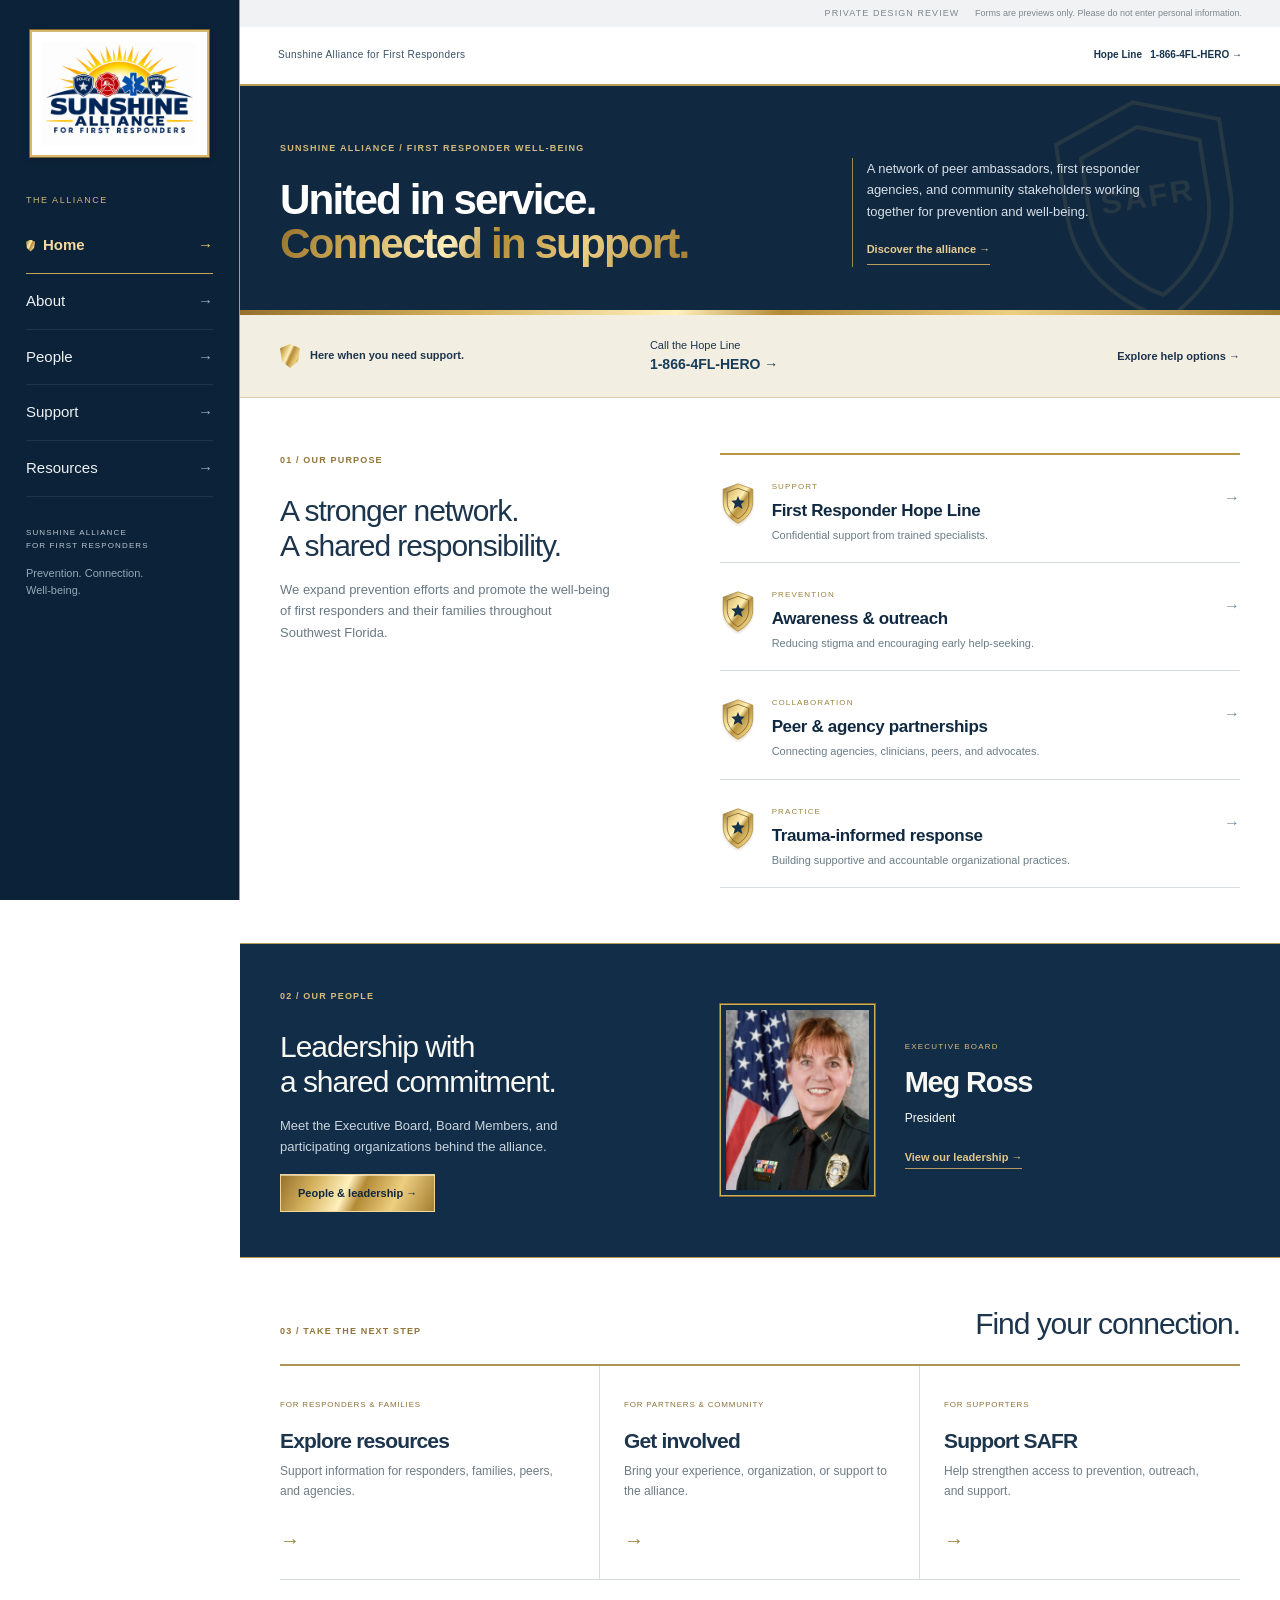
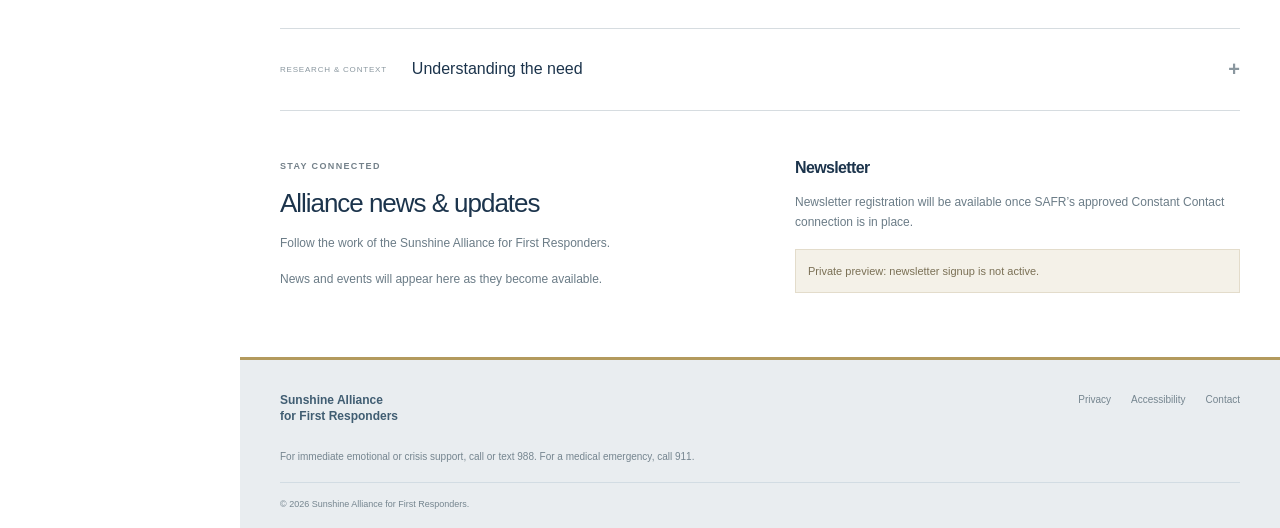
==== commit 723d922a: "Add files via upload" ====
--- a/index.html
+++ b/index.html
@@ -36,7 +36,7 @@
 </main>
 
 
-<footer class="site-footer"><div class="footer-top"><strong>Sunshine Alliance<br>for First Responders</strong><div><a href="about.html#privacy">Privacy</a><a href="about.html#accessibility">Accessibility</a><a href="support.html#contact">Contact</a></div></div><p>For immediate emotional or crisis support, call or text 988. For a medical emergency, call 911.</p><div class="footer-bottom"><p>© <span data-current-year></span> Sunshine Alliance for First Responders.</p><p>A special thanks to ChappellRoberts for helping make this campaign possible.</p></div></footer>
+<footer class="site-footer"><div class="footer-top"><strong>Sunshine Alliance<br>for First Responders</strong><div><a href="about.html#privacy">Privacy</a><a href="about.html#accessibility">Accessibility</a><a href="support.html#contact">Contact</a></div></div><p>For immediate emotional or crisis support, call or text 988. For a medical emergency, call 911.</p><div class="footer-bottom"><p>© <span data-current-year></span> Sunshine Alliance for First Responders.</p></div></footer>
 
 </body>
 </html>
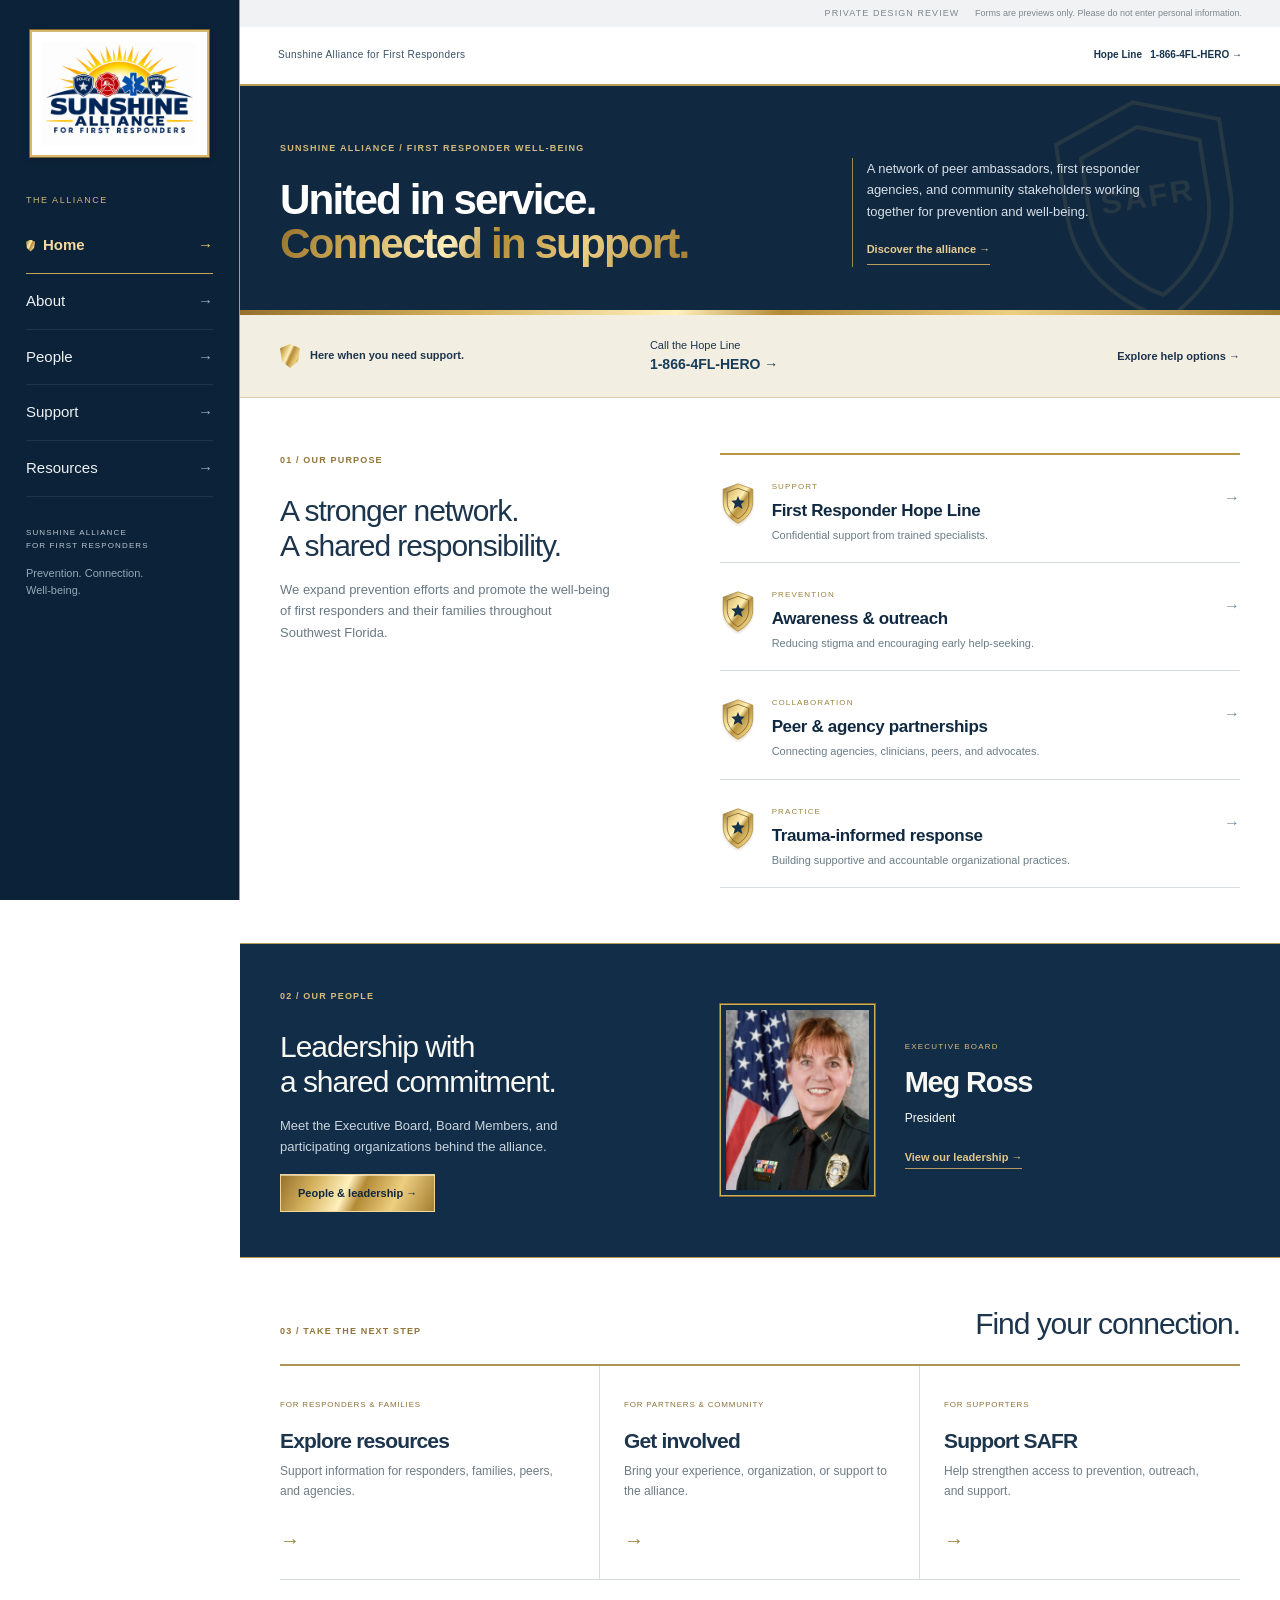
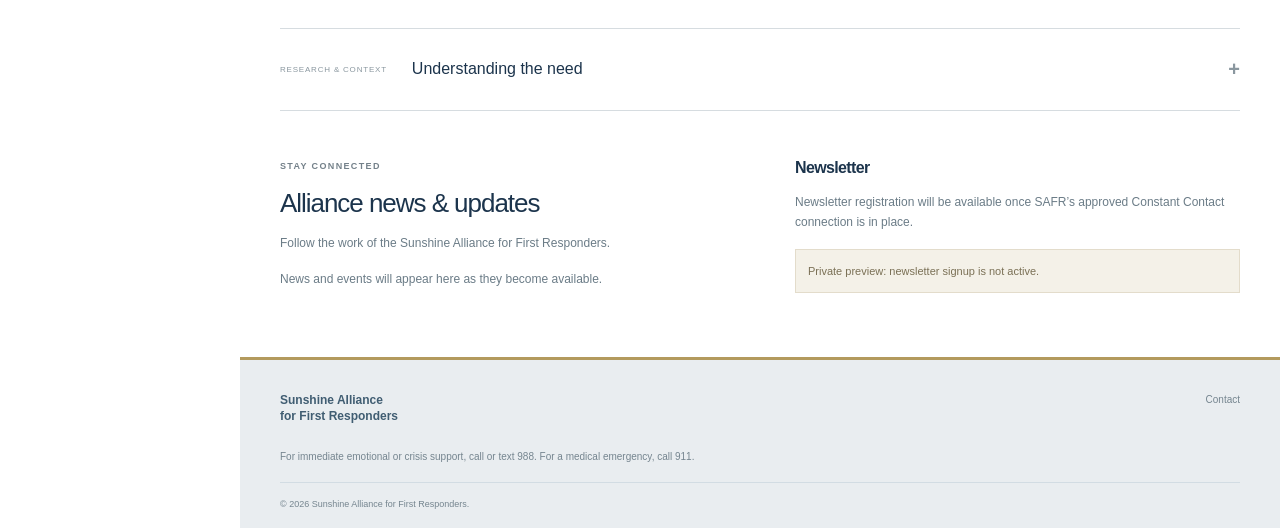
==== commit 5c2587cb: "Add files via upload" ====
--- a/index.html
+++ b/index.html
@@ -36,7 +36,7 @@
 </main>
 
 
-<footer class="site-footer"><div class="footer-top"><strong>Sunshine Alliance<br>for First Responders</strong><div><a href="about.html#privacy">Privacy</a><a href="about.html#accessibility">Accessibility</a><a href="support.html#contact">Contact</a></div></div><p>For immediate emotional or crisis support, call or text 988. For a medical emergency, call 911.</p><div class="footer-bottom"><p>© <span data-current-year></span> Sunshine Alliance for First Responders.</p></div></footer>
+<footer class="site-footer"><div class="footer-top"><strong>Sunshine Alliance<br>for First Responders</strong><div><a href="support.html#contact">Contact</a></div></div><p>For immediate emotional or crisis support, call or text 988. For a medical emergency, call 911.</p><div class="footer-bottom"><p>© <span data-current-year></span> Sunshine Alliance for First Responders.</p></div></footer>
 
 </body>
 </html>
